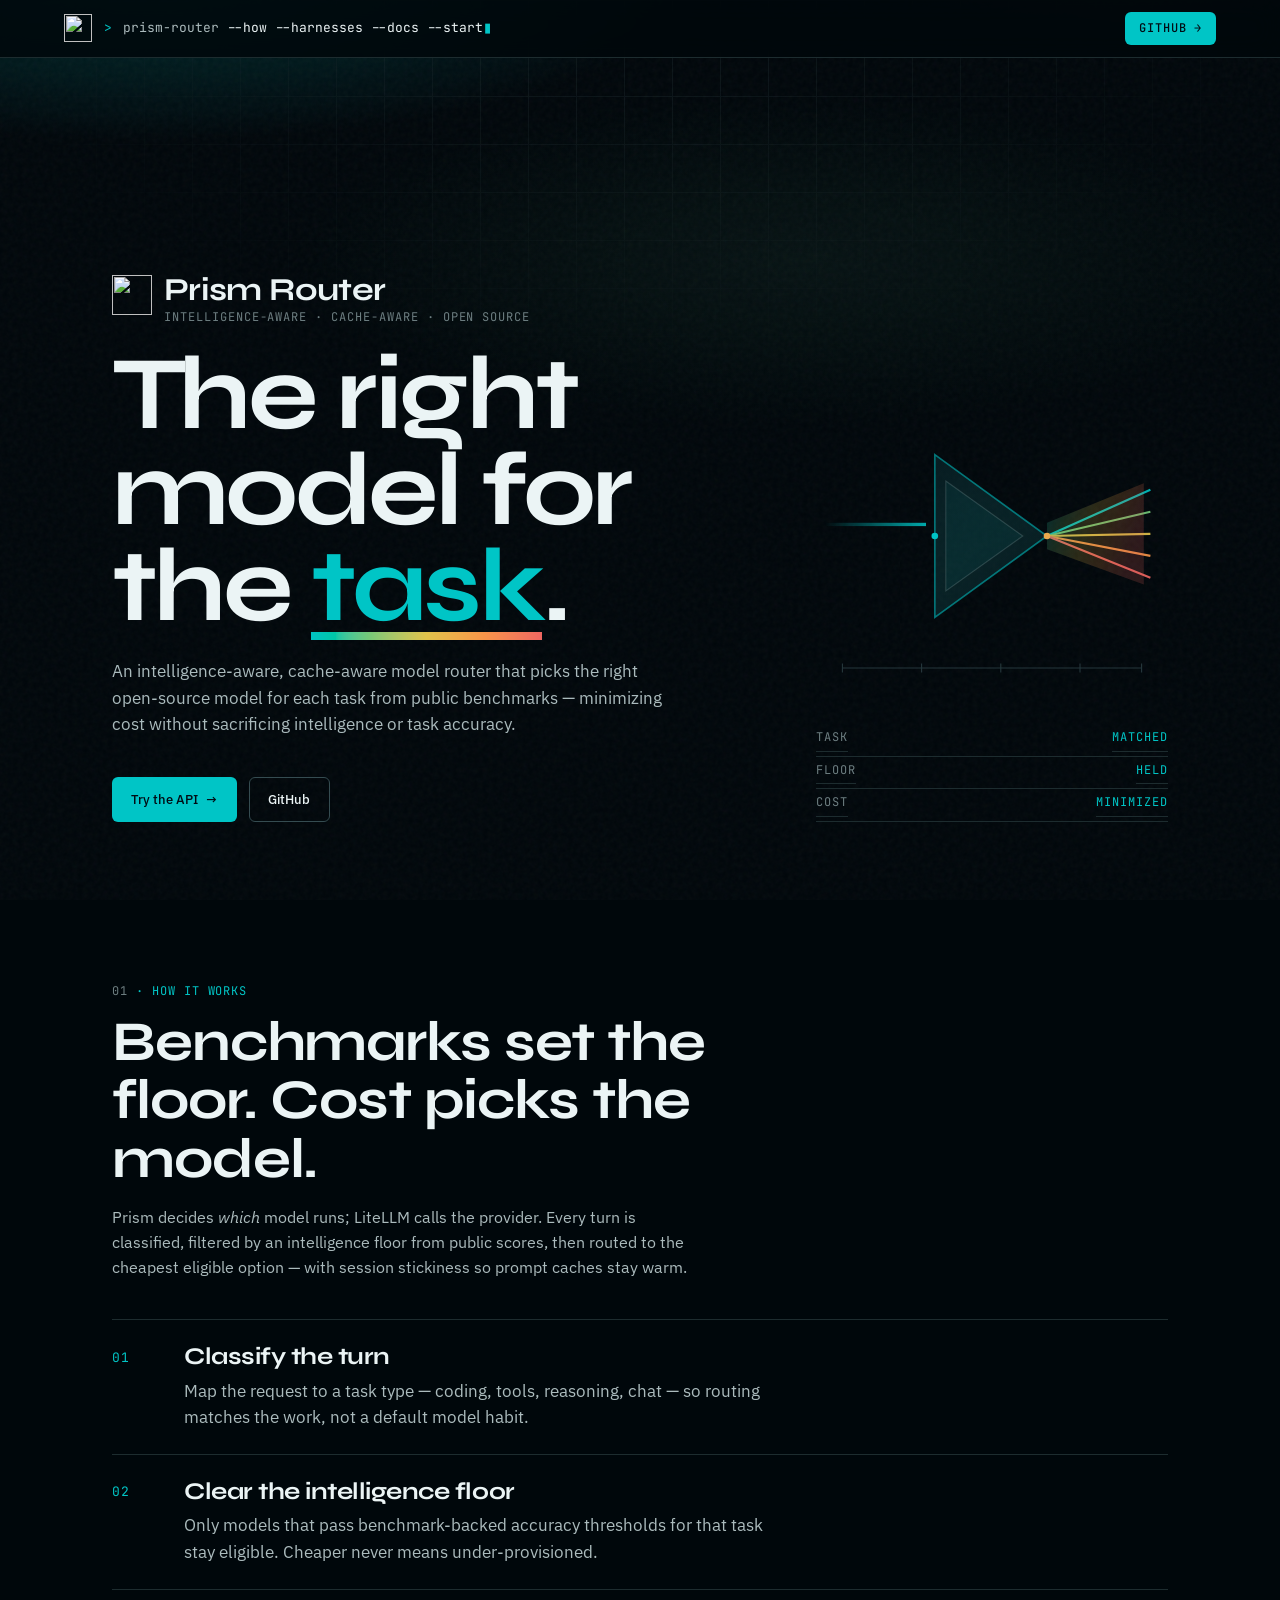
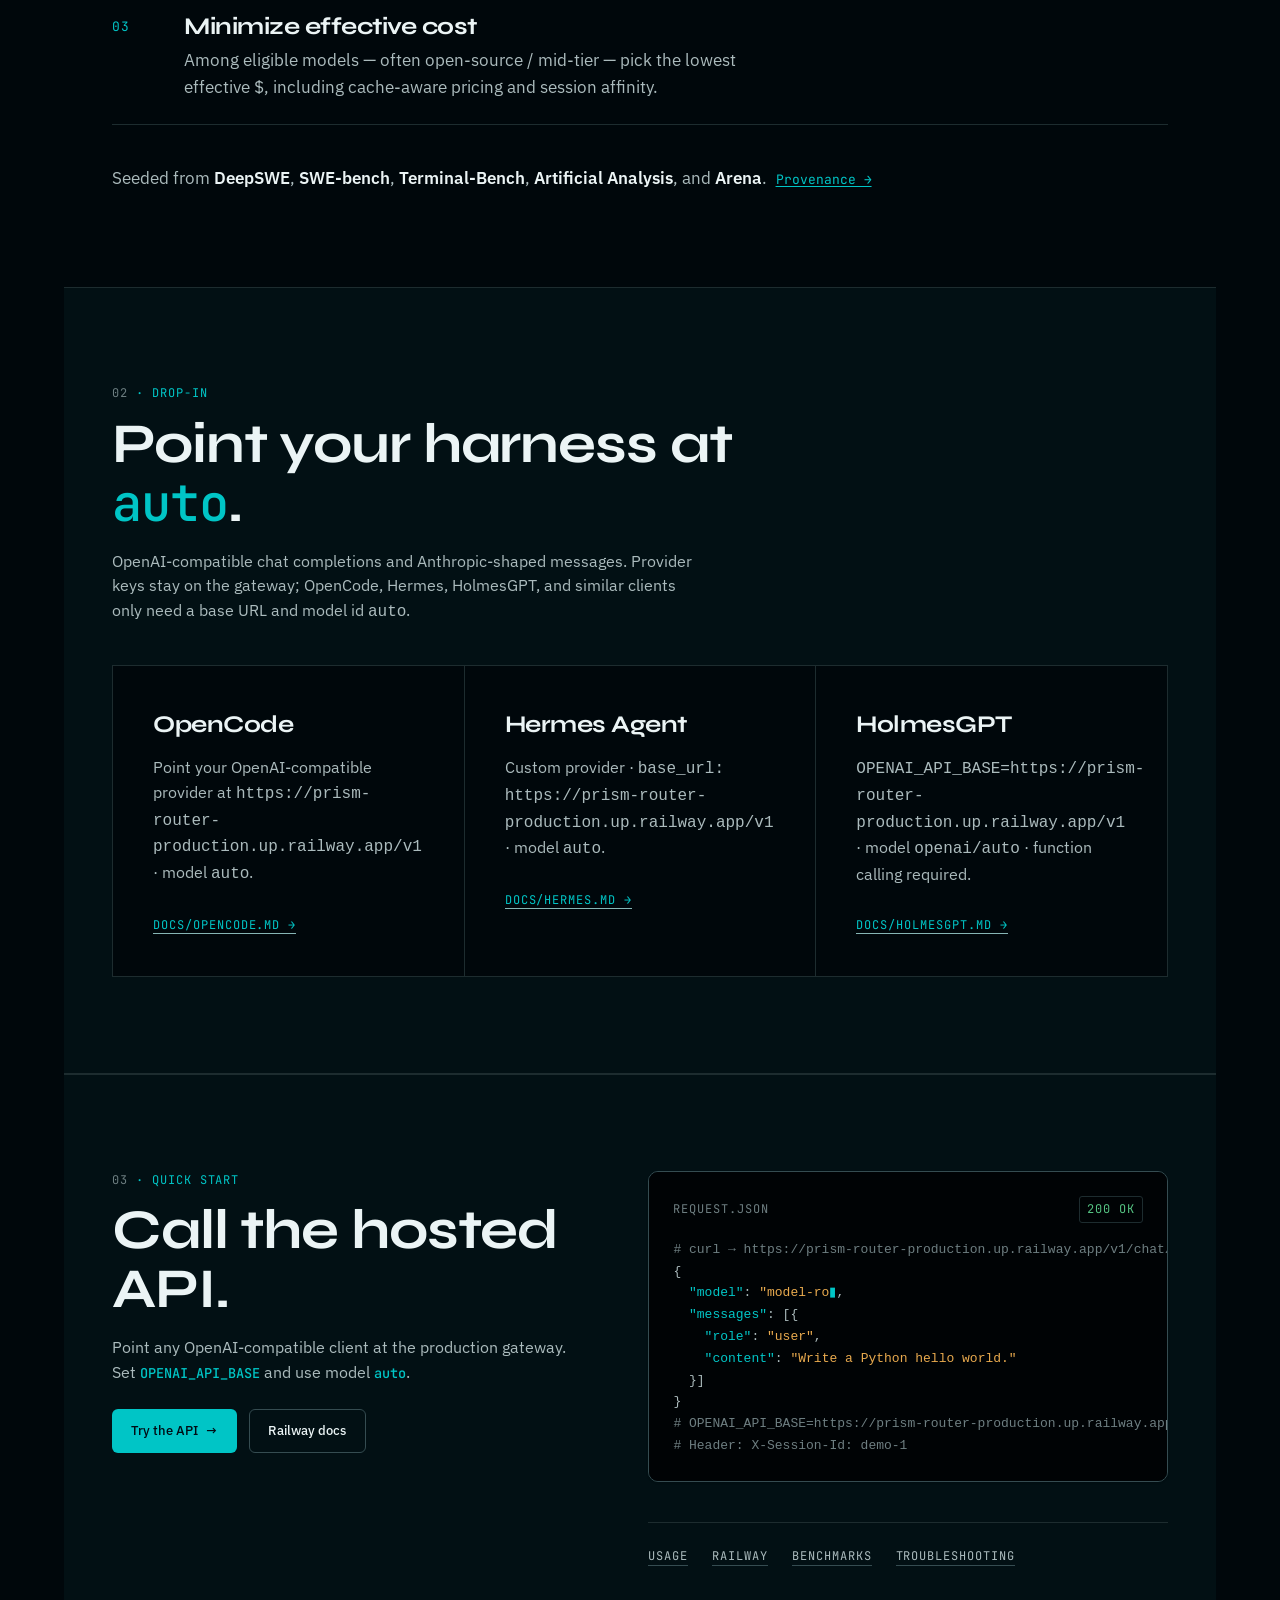
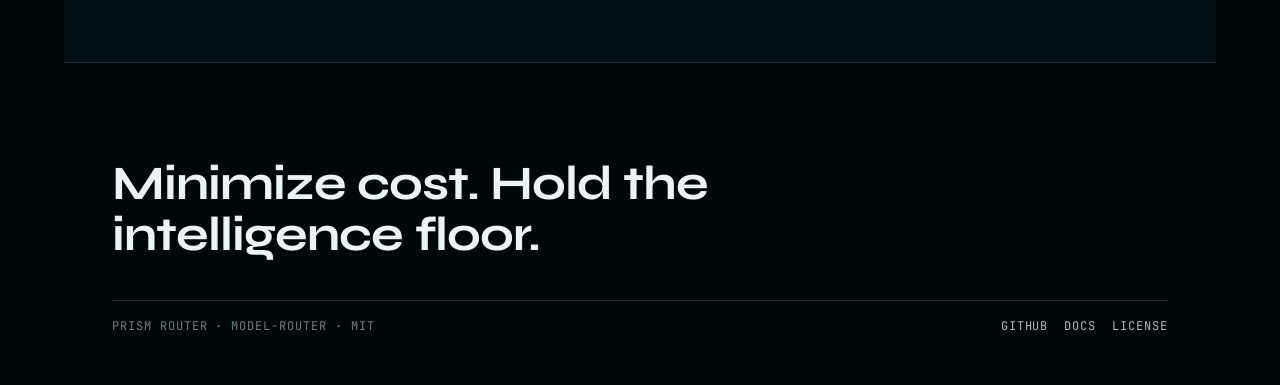
==== website/index.html @ 87a698a7 "Add prism brand mark as favicon, OG image, and nav logo. Reuse the marketing site prism apparatus so" ====
<!DOCTYPE html>
<html lang="en">
<head>
  <meta charset="UTF-8" />
  <meta name="viewport" content="width=device-width, initial-scale=1, viewport-fit=cover" />
  <title>Prism Router — Intelligence-aware, cache-aware model routing</title>
  <meta name="description" content="Intelligence-aware, cache-aware model router that picks the right open-source model for each task from public benchmarks — minimizing cost without sacrificing intelligence or task accuracy." />
  <meta name="theme-color" content="#0a1418" />
  <link rel="icon" href="/favicon.svg" type="image/svg+xml" />
  <link rel="icon" href="/favicon-32.png" type="image/png" sizes="32x32" />
  <link rel="apple-touch-icon" href="/apple-touch-icon.png" sizes="180x180" />
  <meta property="og:title" content="Prism Router" />
  <meta property="og:description" content="Pick the right open-source model for the task. Minimize cost without sacrificing intelligence or accuracy." />
  <meta property="og:type" content="website" />
  <meta property="og:url" content="https://prism-router-ten.vercel.app/" />
  <meta property="og:image" content="https://prism-router-ten.vercel.app/og.png" />
  <meta property="og:image:width" content="1200" />
  <meta property="og:image:height" content="630" />
  <meta property="og:image:alt" content="Prism Router — optical prism dispersing a beam into a spectrum" />
  <meta name="twitter:card" content="summary_large_image" />
  <meta name="twitter:title" content="Prism Router" />
  <meta name="twitter:description" content="Pick the right open-source model for the task. Minimize cost without sacrificing intelligence or accuracy." />
  <meta name="twitter:image" content="https://prism-router-ten.vercel.app/og.png" />
  <link rel="preconnect" href="https://fonts.googleapis.com" />
  <link rel="preconnect" href="https://fonts.gstatic.com" crossorigin />
  <link href="https://fonts.googleapis.com/css2?family=IBM+Plex+Sans:wght@400;500;600&family=JetBrains+Mono:wght@400;500&family=Syne:wght@600;700;800&display=swap" rel="stylesheet" />
  <link rel="stylesheet" href="tokens.css" />
  <link rel="stylesheet" href="styles.css" />
</head>
<body>
  <div class="ambient" aria-hidden="true">
    <div class="ambient__wash"></div>
    <div class="ambient__grid"></div>
    <div class="ambient__grain"></div>
  </div>

  <a class="skip" href="#main">Skip to content</a>

  <div class="page">
    <header class="nav-term">
      <div class="nav-term__inner">
        <div class="nav-term__lead">
          <a class="nav-term__mark" href="#top" aria-label="Prism Router home">
            <img src="/favicon.svg" width="28" height="28" alt="" />
          </a>
          <pre class="nav-term__line" aria-label="Primary"><span class="prompt">&gt;</span> prism-router <a href="#how">--how</a> <a href="#harnesses">--harnesses</a> <a href="docs">--docs</a> <a href="#start">--start</a><span class="caret" aria-hidden="true">▮</span></pre>
        </div>
        <a class="nav-term__cta" href="https://github.com/pavneeta/prism-router">GitHub →</a>
      </div>
    </header>

    <main id="main">
      <section class="hero" id="top" aria-labelledby="hero-h">
        <div class="hero__copy">
          <p class="hero__brand">
            <img class="hero__brand-mark" src="/favicon.svg" width="40" height="40" alt="" />
            <span class="hero__brand-text">
              Prism Router
              <span class="hero__brand-sub">Intelligence-aware · cache-aware · open source</span>
            </span>
          </p>
          <h1 class="hero__display" id="hero-h">
            The right model for the <span class="mark">task</span>.
          </h1>
          <p class="hero__lede">
            An intelligence-aware, cache-aware model router that picks the right open-source model for each task from public benchmarks — minimizing cost without sacrificing intelligence or task accuracy.
          </p>
          <div class="hero__cta">
            <a class="btn btn--primary" href="#start">
              <span>Try the API</span>
              <span aria-hidden="true">→</span>
            </a>
            <a class="btn btn--ghost" href="https://github.com/pavneeta/prism-router">
              GitHub
            </a>
          </div>
        </div>

        <div class="hero__visual" aria-hidden="true">
          <svg class="apparatus" viewBox="0 0 320 320" role="img" aria-label="Optical prism dispersing a beam into a spectrum">
            <defs>
              <linearGradient id="beam-in" x1="0" y1="0" x2="1" y2="0">
                <stop offset="0%" stop-color="oklch(74% 0.14 195 / 0)" />
                <stop offset="100%" stop-color="oklch(74% 0.14 195 / 0.85)" />
              </linearGradient>
              <linearGradient id="fan" x1="0" y1="0" x2="1" y2="0.35">
                <stop offset="0%" stop-color="oklch(72% 0.16 195)" />
                <stop offset="25%" stop-color="oklch(76% 0.14 145)" />
                <stop offset="50%" stop-color="oklch(82% 0.14 95)" />
                <stop offset="75%" stop-color="oklch(76% 0.15 55)" />
                <stop offset="100%" stop-color="oklch(68% 0.17 25)" />
              </linearGradient>
              <linearGradient id="glass" x1="0.2" y1="0" x2="0.8" y2="1">
                <stop offset="0%" stop-color="oklch(28% 0.04 210 / 0.55)" />
                <stop offset="50%" stop-color="oklch(40% 0.06 200 / 0.35)" />
                <stop offset="100%" stop-color="oklch(22% 0.03 220 / 0.6)" />
              </linearGradient>
            </defs>
            <g stroke="oklch(40% 0.03 210)" stroke-width="1" opacity="0.7">
              <line x1="24" y1="280" x2="296" y2="280" />
              <line x1="24" y1="276" x2="24" y2="284" />
              <line x1="96" y1="276" x2="96" y2="284" />
              <line x1="168" y1="276" x2="168" y2="284" />
              <line x1="240" y1="276" x2="240" y2="284" />
              <line x1="296" y1="276" x2="296" y2="284" />
            </g>
            <rect x="8" y="148" width="92" height="3" fill="url(#beam-in)" />
            <polygon points="108,86 210,160 108,234" fill="url(#glass)" stroke="oklch(74% 0.14 195 / 0.55)" stroke-width="1.5" />
            <polygon points="118,110 188,160 118,210" fill="oklch(74% 0.14 195 / 0.06)" stroke="oklch(96% 0.01 210 / 0.15)" stroke-width="1" />
            <g opacity="0.9">
              <path d="M210 160 L304 118" stroke="oklch(72% 0.16 195)" stroke-width="2" />
              <path d="M210 160 L304 138" stroke="oklch(76% 0.14 145)" stroke-width="2" />
              <path d="M210 160 L304 158" stroke="oklch(82% 0.14 95)" stroke-width="2" />
              <path d="M210 160 L304 178" stroke="oklch(76% 0.15 55)" stroke-width="2" />
              <path d="M210 160 L304 198" stroke="oklch(68% 0.17 25)" stroke-width="2" />
            </g>
            <path d="M210 148 L298 112 L298 204 L210 172 Z" fill="url(#fan)" opacity="0.18" />
            <circle cx="108" cy="160" r="3" fill="oklch(74% 0.14 195)" />
            <circle cx="210" cy="160" r="3" fill="oklch(78% 0.13 75)" />
          </svg>
          <div class="apparatus__label">
            <span><span>task</span><span class="val">matched</span></span>
            <span><span>floor</span><span class="val">held</span></span>
            <span><span>cost</span><span class="val">minimized</span></span>
          </div>
        </div>
      </section>

      <section class="section" id="how" aria-labelledby="how-h">
        <header class="section-head reveal">
          <p class="section-eyebrow"><span class="num tnum">01</span> · How it works</p>
          <h2 class="section-h" id="how-h">Benchmarks set the floor. Cost picks the model.</h2>
          <p class="section-lede">
            Prism decides <em>which</em> model runs; LiteLLM calls the provider. Every turn is classified, filtered by an intelligence floor from public scores, then routed to the cheapest eligible option — with session stickiness so prompt caches stay warm.
          </p>
        </header>

        <ol class="how-compact">
          <li class="reveal">
            <span class="how-compact__n tnum">01</span>
            <div>
              <h3 class="how-compact__title">Classify the turn</h3>
              <p class="how-compact__body">Map the request to a task type — coding, tools, reasoning, chat — so routing matches the work, not a default model habit.</p>
            </div>
          </li>
          <li class="reveal">
            <span class="how-compact__n tnum">02</span>
            <div>
              <h3 class="how-compact__title">Clear the intelligence floor</h3>
              <p class="how-compact__body">Only models that pass benchmark-backed accuracy thresholds for that task stay eligible. Cheaper never means under-provisioned.</p>
            </div>
          </li>
          <li class="reveal">
            <span class="how-compact__n tnum">03</span>
            <div>
              <h3 class="how-compact__title">Minimize effective cost</h3>
              <p class="how-compact__body">Among eligible models — often open-source / mid-tier — pick the lowest effective $, including cache-aware pricing and session affinity.</p>
            </div>
          </li>
        </ol>

        <p class="bench-line reveal">
          Seeded from <strong>DeepSWE</strong>, <strong>SWE-bench</strong>, <strong>Terminal-Bench</strong>, <strong>Artificial Analysis</strong>, and <strong>Arena</strong>.
          <a href="docs?doc=BENCHMARKS">Provenance →</a>
        </p>
      </section>

      <section class="section band-dark" id="harnesses" aria-labelledby="harness-h">
        <header class="section-head reveal">
          <p class="section-eyebrow"><span class="num tnum">02</span> · Drop-in</p>
          <h2 class="section-h" id="harness-h">Point your harness at <code class="inline-code">auto</code>.</h2>
          <p class="section-lede">
            OpenAI-compatible chat completions and Anthropic-shaped messages. Provider keys stay on the gateway; OpenCode, Hermes, HolmesGPT, and similar clients only need a base URL and model id <code>auto</code>.
          </p>
        </header>

        <div class="harness-row reveal">
          <article class="harness">
            <h3 class="harness__name">OpenCode</h3>
            <p class="harness__body">
              Point your OpenAI-compatible provider at
              <code>https://prism-router-production.up.railway.app/v1</code>
              · model <code>auto</code>.
            </p>
            <a class="harness__link" href="docs?doc=OPENCODE">docs/OPENCODE.md →</a>
          </article>
          <article class="harness">
            <h3 class="harness__name">Hermes Agent</h3>
            <p class="harness__body">
              Custom provider ·
              <code>base_url: https://prism-router-production.up.railway.app/v1</code>
              · model <code>auto</code>.
            </p>
            <a class="harness__link" href="docs?doc=HERMES">docs/HERMES.md →</a>
          </article>
          <article class="harness">
            <h3 class="harness__name">HolmesGPT</h3>
            <p class="harness__body">
              <code>OPENAI_API_BASE=https://prism-router-production.up.railway.app/v1</code>
              · model <code>openai/auto</code> · function calling required.
            </p>
            <a class="harness__link" href="docs?doc=HOLMESGPT">docs/HOLMESGPT.md →</a>
          </article>
        </div>
      </section>

      <section class="section quick" id="start" aria-labelledby="start-h">
        <div class="quick__grid">
          <header class="section-head section-head--flush reveal">
            <p class="section-eyebrow"><span class="num tnum">03</span> · Quick start</p>
            <h2 class="section-h" id="start-h">Call the hosted API.</h2>
            <p class="section-lede">
              Point any OpenAI-compatible client at the production gateway.
              Set <code class="inline-code">OPENAI_API_BASE</code> and use model <code class="inline-code">auto</code>.
            </p>
            <div class="hero__cta hero__cta--spaced">
              <a class="btn btn--primary" href="docs?doc=USAGE">
                <span>Try the API</span>
                <span aria-hidden="true">→</span>
              </a>
              <a class="btn btn--ghost" href="docs?doc=RAILWAY">
                Railway docs
              </a>
            </div>
          </header>

          <div class="reveal">
            <div class="code-panel" aria-label="Example chat completions request">
              <div class="code-panel__bar">
                <span>request.json</span>
                <span class="code-panel__chip tnum">200 OK</span>
              </div>
              <pre><code><span class="c"># curl → https://prism-router-production.up.railway.app/v1/chat/completions</span>
{
  <span class="k">"model"</span>: <span class="s" id="typed-line">"auto"</span>,
  <span class="k">"messages"</span>: [{
    <span class="k">"role"</span>: <span class="s">"user"</span>,
    <span class="k">"content"</span>: <span class="s">"Write a Python hello world."</span>
  }]
}
<span class="c"># OPENAI_API_BASE=https://prism-router-production.up.railway.app/v1</span>
<span class="c"># Header: X-Session-Id: demo-1</span></code></pre>
            </div>

            <nav class="doc-links" aria-label="Documentation">
              <a href="docs?doc=USAGE">Usage</a>
              <a href="docs?doc=RAILWAY">Railway</a>
              <a href="docs?doc=BENCHMARKS">Benchmarks</a>
              <a href="docs?doc=TROUBLESHOOTING">Troubleshooting</a>
            </nav>
          </div>
        </div>
      </section>
    </main>

    <footer class="foot-stmt">
      <p class="foot-stmt__line">Minimize cost. Hold the intelligence floor.</p>
      <div class="foot-stmt__meta">
        <span>Prism Router · Model-Router · MIT</span>
        <div class="foot-stmt__links">
          <a href="https://github.com/pavneeta/prism-router">GitHub</a>
          <a href="docs">Docs</a>
          <a href="https://github.com/pavneeta/prism-router/blob/main/LICENSE">License</a>
        </div>
      </div>
    </footer>
  </div>

  <script src="script.js"></script>
</body>
</html>
---- website/tokens.css ----
/* Hallmark · pre-emit critique: P5 H5 E5 S5 R4 V5
 * genre: modern-minimal · macrostructure: Narrative Workflow · theme: custom:Prism Spectra
 * axes · paper-band: dark · display-style: grotesk-sans · accent-hue: cool-cyan
 * enrichment: E5 hand-built SVG prism apparatus (refraction)
 * nav: N8 Terminal command · footer: Ft5 Statement
 * audience: agent harness / infra teams · use: GitHub + docs · tone: technical
 */

:root {
  color-scheme: dark;

  /* === Color: Prism Spectra (custom · refraction) ============== */
  --color-paper:        oklch(12% 0.022 220);
  --color-paper-2:      oklch(16% 0.024 218);
  --color-paper-3:      oklch(20% 0.026 216);
  --color-paper-4:      oklch(26% 0.022 214);
  --color-ink:          oklch(96% 0.010 210);
  --color-ink-2:        oklch(78% 0.018 205);
  --color-ink-3:        oklch(58% 0.020 210);
  --color-rule:         oklch(28% 0.020 215);
  --color-rule-strong:  oklch(40% 0.030 210);
  --color-accent:       oklch(74% 0.140 195);
  --color-accent-2:     oklch(78% 0.130 75);
  --color-accent-3:     oklch(70% 0.160 25);
  --color-accent-soft:  oklch(74% 0.050 195);
  --color-accent-ink:   oklch(14% 0.040 220);
  --color-focus:        oklch(82% 0.120 195);
  --color-error:        oklch(70% 0.180 25);
  --color-success:      oklch(74% 0.140 155);
  --color-spectrum-c:   oklch(72% 0.160 195);
  --color-spectrum-g:   oklch(76% 0.140 145);
  --color-spectrum-y:   oklch(82% 0.140 95);
  --color-spectrum-o:   oklch(76% 0.150 55);
  --color-spectrum-r:   oklch(68% 0.170 25);
  --color-glow:         oklch(74% 0.140 195 / 0.28);
  --color-wash:         oklch(74% 0.140 195 / 0.05);

  /* === Typography ============================================== */
  --font-display: "Syne", "Arial Narrow", ui-sans-serif, sans-serif;
  --font-body:    "IBM Plex Sans", "Segoe UI", ui-sans-serif, sans-serif;
  --font-mono:    "JetBrains Mono", ui-monospace, "SFMono-Regular", monospace;

  --text-xs:      0.75rem;
  --text-sm:      0.8125rem;
  --text-base:    1rem;
  --text-md:      1.0625rem;
  --text-lg:      1.25rem;
  --text-xl:      1.5rem;
  --text-2xl:     2rem;
  --text-3xl:     clamp(1.75rem, 3vw + 0.5rem, 2.5rem);
  --text-4xl:     clamp(2.25rem, 4vw + 0.75rem, 3.5rem);
  --text-display: clamp(3rem, 9vw + 0.5rem, 6.5rem);

  --leading-display: 0.92;
  --leading-tight:   1.05;
  --leading-snug:    1.25;
  --leading-body:    1.55;

  --tracking-display: -0.035em;
  --tracking-tight:   -0.02em;
  --tracking-label:   0.08em;

  /* === Spacing (4 pt) ========================================== */
  --space-2xs: 0.25rem;
  --space-xs:  0.5rem;
  --space-sm:  0.75rem;
  --space-md:  1rem;
  --space-lg:  1.5rem;
  --space-xl:  2.5rem;
  --space-2xl: 4rem;
  --space-3xl: 6rem;
  --space-4xl: 9rem;

  /* === Motion ================================================== */
  --ease-out:    cubic-bezier(0.20, 0.80, 0.20, 1.00);
  --ease-in:     cubic-bezier(0.40, 0.00, 1.00, 1.00);
  --ease-in-out: cubic-bezier(0.40, 0.00, 0.20, 1.00);
  --dur-fast:    120ms;
  --dur-base:    220ms;
  --dur-slow:    400ms;
  --dur-reveal:  700ms;
  --dur-spectrum: 320ms;

  /* === Rules / radii =========================================== */
  --rule-hair:   1px;
  --rule-bold:   2px;
  --radius-xs:   3px;
  --radius-sm:   6px;
  --radius-md:   10px;
  --radius-lg:   16px;

  /* === Layout ================================================== */
  --page-gutter: clamp(1rem, 4vw, 3rem);
  --max-width:   72rem;
  --measure:     58ch;
}
---- website/styles.css ----
/* Hallmark · Prism Router landing · Narrative Workflow + Prism Spectra */

html, body {
  overflow-x: clip;
}

*, *::before, *::after {
  box-sizing: border-box;
}

body {
  margin: 0;
  min-height: 100dvh;
  background: var(--color-paper);
  color: var(--color-ink-2);
  font-family: var(--font-body);
  font-size: var(--text-base);
  line-height: var(--leading-body);
  -webkit-font-smoothing: antialiased;
  text-rendering: optimizeLegibility;
}

img, svg {
  display: block;
  max-width: 100%;
}

a {
  color: var(--color-accent);
  text-decoration-thickness: 1px;
  text-underline-offset: 0.18em;
  transition: color var(--dur-fast) var(--ease-out);
}

a:hover {
  color: var(--color-ink);
}

a:focus-visible {
  outline: 2px solid var(--color-focus);
  outline-offset: 3px;
}

.skip {
  position: absolute;
  left: -9999px;
  top: 0;
  z-index: 100;
  padding: var(--space-sm) var(--space-md);
  background: var(--color-accent);
  color: var(--color-accent-ink);
  font-family: var(--font-mono);
  font-size: var(--text-sm);
}

.skip:focus {
  left: var(--page-gutter);
  top: var(--space-sm);
}

.tnum {
  font-variant-numeric: tabular-nums;
}

/* ── Ambient atmosphere ─────────────────────────────────────── */
.ambient {
  position: fixed;
  inset: 0;
  pointer-events: none;
  z-index: 0;
  overflow: hidden;
}

.ambient__wash {
  position: absolute;
  inset: -20% -10% auto;
  height: 70vh;
  background:
    radial-gradient(ellipse 55% 45% at 18% 20%, var(--color-glow), transparent 70%),
    radial-gradient(ellipse 40% 35% at 82% 12%, oklch(78% 0.13 75 / 0.14), transparent 65%),
    radial-gradient(ellipse 50% 40% at 60% 70%, oklch(70% 0.12 155 / 0.08), transparent 70%);
  opacity: 0.9;
}

.ambient__grid {
  position: absolute;
  inset: 0;
  background-image:
    linear-gradient(var(--color-rule) 1px, transparent 1px),
    linear-gradient(90deg, var(--color-rule) 1px, transparent 1px);
  background-size: 48px 48px;
  mask-image: radial-gradient(ellipse 70% 55% at 50% 0%, black 20%, transparent 75%);
  opacity: 0.35;
}

.ambient__grain {
  position: absolute;
  inset: 0;
  opacity: 0.04;
  background-image: url("data:image/svg+xml,%3Csvg viewBox='0 0 200 200' xmlns='http://www.w3.org/2000/svg'%3E%3Cfilter id='n'%3E%3CfeTurbulence type='fractalNoise' baseFrequency='0.9' numOctaves='3' stitchTiles='stitch'/%3E%3C/filter%3E%3Crect width='100%25' height='100%25' filter='url(%23n)'/%3E%3C/svg%3E");
}

.page {
  position: relative;
  z-index: 1;
}

/* ── Nav · N8 Terminal ──────────────────────────────────────── */
.nav-term {
  position: sticky;
  top: 0;
  z-index: 40;
  padding: var(--space-sm) var(--page-gutter);
  border-bottom: var(--rule-hair) solid var(--color-rule);
  background: oklch(12% 0.022 220 / 0.85);
  backdrop-filter: blur(12px);
}

.nav-term__inner {
  max-width: var(--max-width);
  margin-inline: auto;
  display: flex;
  align-items: center;
  justify-content: space-between;
  gap: var(--space-md);
  flex-wrap: wrap;
}

.nav-term__lead {
  display: flex;
  align-items: center;
  gap: var(--space-sm);
  min-width: 0;
  flex: 1 1 auto;
}

.nav-term__mark {
  flex: 0 0 auto;
  display: inline-flex;
  line-height: 0;
  border-radius: var(--radius-sm);
  outline-offset: 3px;
}

.nav-term__mark img {
  display: block;
  width: 1.75rem;
  height: 1.75rem;
}

.nav-term__line {
  margin: 0;
  font-family: var(--font-mono);
  font-size: var(--text-sm);
  color: var(--color-ink-2);
  white-space: nowrap;
  overflow-x: auto;
  max-width: 100%;
}

.nav-term__line .prompt {
  color: var(--color-accent);
  padding-right: 0.4ch;
}

.nav-term__line a {
  color: var(--color-ink);
  text-decoration: none;
  border-bottom: 1px solid transparent;
}

.nav-term__line a:hover {
  border-bottom-color: var(--color-accent);
  color: var(--color-accent);
}

.nav-term__line .caret {
  display: inline-block;
  width: 0.65ch;
  margin-left: 0.15ch;
  color: var(--color-accent);
  animation: blink 1.05s steps(2) infinite;
}

@keyframes blink {
  50% { opacity: 0; }
}

.nav-term__cta {
  display: inline-flex;
  align-items: center;
  gap: var(--space-xs);
  padding: 0.45rem 0.85rem;
  border-radius: var(--radius-sm);
  background: var(--color-accent);
  color: var(--color-accent-ink);
  font-family: var(--font-mono);
  font-size: var(--text-xs);
  font-weight: 500;
  letter-spacing: var(--tracking-label);
  text-transform: uppercase;
  text-decoration: none;
  white-space: nowrap;
  transition: background var(--dur-fast) var(--ease-out), transform var(--dur-fast) var(--ease-out);
}

.nav-term__cta:hover {
  background: var(--color-ink);
  color: var(--color-accent-ink);
}

.nav-term__cta:active {
  transform: translateY(1px);
}

/* ── Hero ───────────────────────────────────────────────────── */
.hero {
  max-width: var(--max-width);
  margin-inline: auto;
  padding: var(--space-3xl) var(--page-gutter) var(--space-2xl);
  display: grid;
  grid-template-columns: minmax(0, 1.15fr) minmax(0, 0.85fr);
  gap: var(--space-2xl);
  align-items: end;
  min-height: min(92vh, 56rem);
}

.hero__brand {
  display: flex;
  align-items: flex-start;
  gap: var(--space-sm);
  font-family: var(--font-display);
  font-size: clamp(1.35rem, 2.5vw + 0.5rem, 2rem);
  font-weight: 700;
  letter-spacing: var(--tracking-tight);
  color: var(--color-ink);
  margin: 0 0 var(--space-lg);
  line-height: var(--leading-tight);
}

.hero__brand-mark {
  flex: 0 0 auto;
  width: 2.5rem;
  height: 2.5rem;
  margin-top: 0.1rem;
}

.hero__brand-text {
  display: block;
  min-width: 0;
}

.hero__brand-sub {
  display: block;
  margin-top: var(--space-2xs);
  font-family: var(--font-mono);
  font-size: var(--text-xs);
  font-weight: 400;
  letter-spacing: var(--tracking-label);
  text-transform: uppercase;
  color: var(--color-ink-3);
}

.hero__display {
  font-family: var(--font-display);
  font-size: var(--text-display);
  font-weight: 700;
  font-style: normal;
  line-height: var(--leading-display);
  letter-spacing: var(--tracking-display);
  color: var(--color-ink);
  margin: 0 0 var(--space-lg);
  max-width: 12ch;
  overflow-wrap: anywhere;
  min-width: 0;
}

.hero__display .mark {
  color: var(--color-accent);
  position: relative;
}

.hero__display .mark::after {
  content: "";
  position: absolute;
  left: 0;
  right: 0;
  bottom: 0.08em;
  height: 0.08em;
  background: linear-gradient(
    90deg,
    var(--color-spectrum-c),
    var(--color-spectrum-g),
    var(--color-spectrum-y),
    var(--color-spectrum-o),
    var(--color-spectrum-r)
  );
  transform: scaleX(0);
  transform-origin: left;
  animation: underline-in var(--dur-spectrum) var(--ease-out) 0.45s forwards;
}

@keyframes underline-in {
  to { transform: scaleX(1); }
}

.hero__lede {
  margin: 0 0 var(--space-xl);
  max-width: var(--measure);
  font-size: var(--text-md);
  color: var(--color-ink-2);
}

.hero__cta {
  display: flex;
  flex-wrap: wrap;
  gap: var(--space-sm);
  align-items: center;
}

.btn {
  display: inline-flex;
  align-items: center;
  gap: var(--space-xs);
  padding: 0.7rem 1.15rem;
  border-radius: var(--radius-sm);
  font-family: var(--font-body);
  font-size: var(--text-sm);
  font-weight: 500;
  text-decoration: none;
  border: var(--rule-hair) solid transparent;
  transition:
    background var(--dur-fast) var(--ease-out),
    color var(--dur-fast) var(--ease-out),
    border-color var(--dur-fast) var(--ease-out),
    transform var(--dur-fast) var(--ease-out);
  white-space: nowrap;
}

.btn:active {
  transform: translateY(1px);
}

.btn--primary {
  background: var(--color-accent);
  color: var(--color-accent-ink);
}

.btn--primary:hover {
  background: var(--color-ink);
  color: var(--color-accent-ink);
}

.btn--ghost {
  background: transparent;
  color: var(--color-ink);
  border-color: var(--color-rule-strong);
}

.btn--ghost:hover {
  border-color: var(--color-accent);
  color: var(--color-accent);
}

.hero__visual {
  justify-self: end;
  width: min(100%, 22rem);
  opacity: 0;
  transform: translateY(12px);
  animation: apparatus-in var(--dur-spectrum) var(--ease-out) 0.15s forwards;
}

@keyframes apparatus-in {
  to {
    opacity: 1;
    transform: translateY(0);
  }
}

.apparatus {
  width: 100%;
  aspect-ratio: 1;
}

.apparatus__label {
  margin-top: var(--space-md);
  font-family: var(--font-mono);
  font-size: var(--text-xs);
  letter-spacing: var(--tracking-label);
  text-transform: uppercase;
  color: var(--color-ink-3);
  display: grid;
  gap: var(--space-2xs);
}

.apparatus__label span {
  display: flex;
  justify-content: space-between;
  gap: var(--space-md);
  border-bottom: var(--rule-hair) solid var(--color-rule);
  padding-bottom: var(--space-2xs);
}

.apparatus__label .val {
  color: var(--color-accent);
}

/* ── Section chrome ─────────────────────────────────────────── */
.section {
  max-width: var(--max-width);
  margin-inline: auto;
  padding: var(--space-3xl) var(--page-gutter);
}

.section-head {
  margin-bottom: var(--space-xl);
  max-width: 40rem;
}

.section-eyebrow {
  margin: 0 0 var(--space-sm);
  font-family: var(--font-mono);
  font-size: var(--text-xs);
  letter-spacing: var(--tracking-label);
  text-transform: uppercase;
  color: var(--color-accent);
}

.section-eyebrow .num {
  color: var(--color-ink-3);
}

.section-h {
  margin: 0;
  font-family: var(--font-display);
  font-size: var(--text-4xl);
  font-weight: 700;
  font-style: normal;
  line-height: var(--leading-tight);
  letter-spacing: var(--tracking-tight);
  color: var(--color-ink);
  overflow-wrap: anywhere;
  min-width: 0;
}

.section-lede {
  margin: var(--space-md) 0 0;
  max-width: var(--measure);
  color: var(--color-ink-2);
}

.section-lede--after {
  margin-top: var(--space-xl);
}

.section-head--flush {
  margin-bottom: 0;
}

.hero__cta--spaced {
  margin-top: var(--space-lg);
}

/* Reveal */
.reveal {
  opacity: 0;
  transform: translateY(14px);
  transition:
    opacity var(--dur-reveal) var(--ease-out),
    transform var(--dur-reveal) var(--ease-out);
}

.reveal.is-in {
  opacity: 1;
  transform: translateY(0);
}

/* ── Compact how (value + mechanism balance) ─────────────────── */
.how-compact {
  list-style: none;
  margin: 0;
  padding: 0;
  display: grid;
  gap: 0;
}

.how-compact > li {
  display: grid;
  grid-template-columns: 3.5rem minmax(0, 1fr);
  gap: var(--space-md);
  padding: var(--space-lg) 0;
  border-top: var(--rule-hair) solid var(--color-rule);
}

.how-compact > li:last-child {
  border-bottom: var(--rule-hair) solid var(--color-rule);
}

.how-compact__n {
  font-family: var(--font-mono);
  font-size: var(--text-sm);
  letter-spacing: var(--tracking-label);
  color: var(--color-accent);
  padding-top: 0.2rem;
}

.how-compact__title {
  margin: 0 0 var(--space-xs);
  font-family: var(--font-display);
  font-size: var(--text-xl);
  font-weight: 700;
  letter-spacing: var(--tracking-tight);
  color: var(--color-ink);
  line-height: var(--leading-tight);
}

.how-compact__body {
  margin: 0;
  max-width: var(--measure);
  color: var(--color-ink-2);
  font-size: var(--text-md);
}

.bench-line {
  margin: var(--space-xl) 0 0;
  max-width: 48rem;
  font-size: var(--text-md);
  color: var(--color-ink-2);
  line-height: var(--leading-body);
}

.bench-line strong {
  color: var(--color-ink);
  font-weight: 600;
}

.bench-line a {
  margin-left: 0.35em;
  font-family: var(--font-mono);
  font-size: var(--text-sm);
  white-space: nowrap;
}

.inline-code {
  font-family: var(--font-mono);
  font-size: 0.85em;
  color: var(--color-accent);
  font-weight: 500;
}

.section-h .inline-code {
  font-size: 0.9em;
}

/* ── How it works · F4 steps ────────────────────────────────── */
.steps {
  list-style: none;
  margin: 0;
  padding: 0;
  display: grid;
  gap: 0;
}

.step {
  display: grid;
  grid-template-columns: 5.5rem minmax(0, 1fr);
  gap: var(--space-lg);
  padding: var(--space-xl) 0;
  border-top: var(--rule-bold) solid var(--color-rule-strong);
}

.step:last-child {
  border-bottom: var(--rule-bold) solid var(--color-rule-strong);
}

.step__stage {
  font-family: var(--font-mono);
  font-size: var(--text-sm);
  letter-spacing: var(--tracking-label);
  text-transform: uppercase;
  color: var(--color-accent);
  padding-top: 0.35rem;
}

.step__title {
  margin: 0 0 var(--space-sm);
  font-family: var(--font-display);
  font-size: var(--text-2xl);
  font-weight: 700;
  font-style: normal;
  letter-spacing: var(--tracking-tight);
  color: var(--color-ink);
  line-height: var(--leading-tight);
}

.step__body {
  margin: 0;
  max-width: var(--measure);
  color: var(--color-ink-2);
}

.step__meta {
  margin-top: var(--space-md);
  font-family: var(--font-mono);
  font-size: var(--text-xs);
  letter-spacing: var(--tracking-label);
  text-transform: uppercase;
  color: var(--color-ink-3);
}

/* ── Benchmarks band ────────────────────────────────────────── */
.band-dark {
  background: var(--color-paper-2);
  border-block: var(--rule-hair) solid var(--color-rule);
}

.bench-grid {
  display: grid;
  grid-template-columns: repeat(auto-fit, minmax(min(100%, 12rem), 1fr));
  gap: var(--rule-hair);
  border: var(--rule-hair) solid var(--color-rule);
  background: var(--color-rule);
}

.bench-cell {
  background: var(--color-paper-2);
  padding: var(--space-lg);
  min-width: 0;
}

.bench-cell__src {
  margin: 0 0 var(--space-xs);
  font-family: var(--font-mono);
  font-size: var(--text-xs);
  letter-spacing: var(--tracking-label);
  text-transform: uppercase;
  color: var(--color-accent);
}

.bench-cell__name {
  margin: 0 0 var(--space-sm);
  font-family: var(--font-display);
  font-size: var(--text-lg);
  font-weight: 600;
  font-style: normal;
  color: var(--color-ink);
  letter-spacing: var(--tracking-tight);
}

.bench-cell__map {
  margin: 0;
  font-size: var(--text-sm);
  color: var(--color-ink-3);
}

/* ── Cache ──────────────────────────────────────────────────── */
.cache-split {
  display: grid;
  grid-template-columns: minmax(0, 1fr) minmax(0, 1fr);
  gap: var(--space-2xl);
  align-items: start;
}

.cache-points {
  list-style: none;
  margin: 0;
  padding: 0;
  display: grid;
  gap: var(--space-lg);
}

.cache-points li {
  padding-left: var(--space-lg);
  border-left: 2px solid var(--color-accent);
}

.cache-points strong {
  display: block;
  font-family: var(--font-display);
  font-weight: 600;
  font-style: normal;
  color: var(--color-ink);
  margin-bottom: var(--space-2xs);
}

.cache-points p {
  margin: 0;
  font-size: var(--text-sm);
  color: var(--color-ink-2);
}

.code-panel {
  background: oklch(9% 0.018 220);
  border: var(--rule-hair) solid var(--color-rule-strong);
  border-radius: var(--radius-md);
  padding: var(--space-lg);
  overflow: auto;
  box-shadow: 0 1px 2px oklch(0% 0 0 / 0.2);
}

.code-panel__bar {
  display: flex;
  justify-content: space-between;
  align-items: center;
  margin-bottom: var(--space-md);
  font-family: var(--font-mono);
  font-size: var(--text-xs);
  letter-spacing: var(--tracking-label);
  text-transform: uppercase;
  color: var(--color-ink-3);
}

.code-panel__chip {
  color: var(--color-success);
  border: var(--rule-hair) solid var(--color-rule);
  padding: 0.2rem 0.45rem;
  border-radius: var(--radius-xs);
}

.code-panel pre {
  margin: 0;
  font-family: var(--font-mono);
  font-size: var(--text-sm);
  line-height: 1.6;
  color: var(--color-ink-2);
  white-space: pre;
}

.code-panel .k { color: var(--color-accent); }
.code-panel .s { color: var(--color-accent-2); }
.code-panel .c { color: var(--color-ink-3); }
.code-panel .typed::after {
  content: "▮";
  color: var(--color-accent);
  animation: blink 1.05s steps(2) infinite;
}

.code-panel .typed.is-done::after {
  display: none;
}

/* ── Harnesses ──────────────────────────────────────────────── */
.harness-row {
  display: grid;
  grid-template-columns: repeat(auto-fit, minmax(min(100%, 14rem), 1fr));
  gap: var(--rule-hair);
  border: var(--rule-hair) solid var(--color-rule);
  background: var(--color-rule);
}

.harness {
  background: var(--color-paper);
  padding: var(--space-xl);
  min-width: 0;
}

.harness__name {
  margin: 0 0 var(--space-sm);
  font-family: var(--font-display);
  font-size: var(--text-xl);
  font-weight: 700;
  font-style: normal;
  color: var(--color-ink);
  letter-spacing: var(--tracking-tight);
}

.harness__body {
  margin: 0 0 var(--space-lg);
  color: var(--color-ink-2);
  max-width: 40ch;
}

.harness__link {
  font-family: var(--font-mono);
  font-size: var(--text-xs);
  letter-spacing: var(--tracking-label);
  text-transform: uppercase;
  text-decoration: none;
  color: var(--color-accent);
  border-bottom: 1px solid var(--color-accent-soft);
}

.harness__link:hover {
  color: var(--color-ink);
  border-bottom-color: var(--color-ink);
}

/* ── Quick start ────────────────────────────────────────────── */
.quick {
  background: var(--color-paper-2);
  border-block: var(--rule-hair) solid var(--color-rule);
}

.quick__grid {
  display: grid;
  grid-template-columns: minmax(0, 1fr) minmax(0, 1.1fr);
  gap: var(--space-2xl);
  align-items: start;
}

.quick__list {
  margin: 0;
  padding: 0;
  list-style: none;
  display: grid;
  gap: var(--space-md);
}

.quick__list li {
  display: grid;
  grid-template-columns: 2rem minmax(0, 1fr);
  gap: var(--space-sm);
  align-items: start;
}

.quick__list .n {
  font-family: var(--font-mono);
  font-size: var(--text-xs);
  color: var(--color-accent);
  letter-spacing: var(--tracking-label);
  padding-top: 0.2rem;
}

.quick__list p {
  margin: 0;
  color: var(--color-ink-2);
  font-size: var(--text-sm);
}

.quick__list code {
  font-family: var(--font-mono);
  font-size: 0.92em;
  color: var(--color-ink);
}

.doc-links {
  display: flex;
  flex-wrap: wrap;
  gap: var(--space-sm) var(--space-lg);
  margin-top: var(--space-xl);
  padding-top: var(--space-lg);
  border-top: var(--rule-hair) solid var(--color-rule);
}

.doc-links a {
  font-family: var(--font-mono);
  font-size: var(--text-xs);
  letter-spacing: var(--tracking-label);
  text-transform: uppercase;
  text-decoration: none;
  color: var(--color-ink-2);
  border-bottom: 1px solid var(--color-rule-strong);
}

.doc-links a:hover {
  color: var(--color-accent);
  border-bottom-color: var(--color-accent);
}

/* ── Footer · Ft5 ───────────────────────────────────────────── */
.foot-stmt {
  max-width: var(--max-width);
  margin-inline: auto;
  padding: var(--space-3xl) var(--page-gutter) var(--space-2xl);
}

.foot-stmt__line {
  margin: 0;
  font-family: var(--font-display);
  font-size: clamp(1.75rem, 4.5vw, 3rem);
  font-weight: 700;
  font-style: normal;
  line-height: 1.05;
  letter-spacing: var(--tracking-tight);
  color: var(--color-ink);
  max-width: 18ch;
}

.foot-stmt__meta {
  display: flex;
  flex-wrap: wrap;
  justify-content: space-between;
  align-items: baseline;
  gap: var(--space-md);
  margin-top: var(--space-xl);
  padding-block-start: var(--space-md);
  border-top: var(--rule-hair) solid var(--color-rule);
  font-family: var(--font-mono);
  font-size: var(--text-xs);
  letter-spacing: var(--tracking-label);
  text-transform: uppercase;
  color: var(--color-ink-3);
}

.foot-stmt__meta a {
  color: var(--color-ink-2);
  text-decoration: none;
}

.foot-stmt__meta a:hover {
  color: var(--color-accent);
}

.foot-stmt__links {
  display: flex;
  flex-wrap: wrap;
  gap: var(--space-md);
}

/* ── Docs (GitHub docs/ mirror) ─────────────────────────────── */
.docs-page .foot-stmt {
  margin-top: 0;
}

.docs-shell {
  display: grid;
  grid-template-columns: minmax(11rem, 15rem) minmax(0, 1fr);
  gap: var(--space-xl);
  max-width: var(--max-width);
  margin: 0 auto;
  padding: var(--space-xl) var(--page-gutter) var(--space-2xl);
  min-height: 70dvh;
}

.docs-nav {
  position: sticky;
  top: 4.5rem;
  align-self: start;
  max-height: calc(100dvh - 5.5rem);
  overflow: auto;
  padding-right: var(--space-sm);
}

.docs-nav__label {
  margin: 0 0 var(--space-2xs);
  font-family: var(--font-mono);
  font-size: var(--text-xs);
  letter-spacing: var(--tracking-label);
  text-transform: uppercase;
  color: var(--color-accent);
}

.docs-nav__hint {
  margin: 0 0 var(--space-md);
  font-size: var(--text-xs);
  color: var(--color-ink-3);
}

.docs-nav__hint code {
  font-family: var(--font-mono);
  font-size: 0.95em;
  color: var(--color-ink-2);
}

.docs-nav__list {
  display: flex;
  flex-direction: column;
  gap: 2px;
}

.docs-nav__list a {
  display: block;
  padding: 0.4rem 0.55rem;
  border-radius: var(--radius-xs);
  color: var(--color-ink-2);
  text-decoration: none;
  font-size: var(--text-sm);
  border-left: 2px solid transparent;
}

.docs-nav__list a:hover {
  color: var(--color-ink);
  background: var(--color-wash);
}

.docs-nav__list a[aria-current="page"] {
  color: var(--color-ink);
  border-left-color: var(--color-accent);
  background: oklch(74% 0.140 195 / 0.08);
}

.docs-main {
  min-width: 0;
}

.docs-toolbar {
  display: flex;
  flex-wrap: wrap;
  align-items: center;
  justify-content: space-between;
  gap: var(--space-sm);
  margin-bottom: var(--space-lg);
  padding-bottom: var(--space-sm);
  border-bottom: var(--rule-hair) solid var(--color-rule);
}

.docs-toolbar__path {
  margin: 0;
  font-family: var(--font-mono);
  font-size: var(--text-sm);
  color: var(--color-ink-2);
}

.docs-toolbar__path .prompt {
  color: var(--color-accent);
  margin-right: 0.35rem;
}

.docs-toolbar__actions {
  display: flex;
  gap: var(--space-sm);
  align-items: center;
}

.docs-toolbar__link,
.docs-toolbar__btn {
  font-family: var(--font-mono);
  font-size: var(--text-xs);
  letter-spacing: var(--tracking-label);
  text-transform: uppercase;
  color: var(--color-ink-2);
  text-decoration: none;
  background: transparent;
  border: var(--rule-hair) solid var(--color-rule);
  border-radius: var(--radius-xs);
  padding: 0.35rem 0.65rem;
  cursor: pointer;
}

.docs-toolbar__link:hover,
.docs-toolbar__btn:hover {
  color: var(--color-accent);
  border-color: var(--color-rule-strong);
}

.docs-article {
  max-width: 68ch;
  color: var(--color-ink-2);
  font-size: var(--text-md);
  line-height: var(--leading-body);
}

.docs-article > :first-child {
  margin-top: 0;
}

.docs-article h1,
.docs-article h2,
.docs-article h3,
.docs-article h4 {
  font-family: var(--font-display);
  color: var(--color-ink);
  letter-spacing: var(--tracking-tight);
  line-height: var(--leading-snug);
  scroll-margin-top: 5rem;
}

.docs-article h1 {
  font-size: var(--text-3xl);
  margin: 0 0 var(--space-lg);
}

.docs-article h2 {
  font-size: var(--text-xl);
  margin: var(--space-2xl) 0 var(--space-md);
  padding-top: var(--space-sm);
  border-top: var(--rule-hair) solid var(--color-rule);
}

.docs-article h3 {
  font-size: var(--text-lg);
  margin: var(--space-xl) 0 var(--space-sm);
}

.docs-article p,
.docs-article ul,
.docs-article ol {
  margin: 0 0 var(--space-md);
}

.docs-article li + li {
  margin-top: 0.35rem;
}

.docs-article code {
  font-family: var(--font-mono);
  font-size: 0.88em;
  color: var(--color-accent-soft);
  background: oklch(20% 0.026 216 / 0.9);
  padding: 0.1em 0.35em;
  border-radius: var(--radius-xs);
}

.docs-article pre.docs-code,
.docs-article pre {
  margin: 0 0 var(--space-lg);
  padding: var(--space-md);
  overflow-x: auto;
  background: oklch(10% 0.02 220);
  border: var(--rule-hair) solid var(--color-rule);
  border-radius: var(--radius-sm);
  font-family: var(--font-mono);
  font-size: var(--text-sm);
  line-height: 1.45;
}

.docs-article pre code {
  background: none;
  padding: 0;
  color: var(--color-ink-2);
  font-size: inherit;
}

.docs-article table {
  width: 100%;
  border-collapse: collapse;
  margin: 0 0 var(--space-lg);
  font-size: var(--text-sm);
  overflow-x: auto;
  display: block;
}

.docs-article th,
.docs-article td {
  border: var(--rule-hair) solid var(--color-rule);
  padding: 0.5rem 0.65rem;
  text-align: left;
  vertical-align: top;
}

.docs-article th {
  background: var(--color-paper-2);
  color: var(--color-ink);
  font-weight: 600;
}

.docs-article blockquote {
  margin: 0 0 var(--space-lg);
  padding: var(--space-sm) var(--space-md);
  border-left: 2px solid var(--color-accent);
  color: var(--color-ink-3);
  background: var(--color-wash);
}

.docs-article hr {
  border: 0;
  border-top: var(--rule-hair) solid var(--color-rule);
  margin: var(--space-xl) 0;
}

.docs-article strong {
  color: var(--color-ink);
  font-weight: 600;
}

.docs-loading,
.docs-error {
  color: var(--color-ink-3);
  font-family: var(--font-mono);
  font-size: var(--text-sm);
}

.docs-error h1 {
  font-size: var(--text-xl);
}

@media (max-width: 768px) {
  .docs-shell {
    grid-template-columns: minmax(0, 1fr);
    padding-top: var(--space-lg);
  }

  .docs-nav {
    position: static;
    max-height: none;
    overflow: visible;
    padding-bottom: var(--space-md);
    border-bottom: var(--rule-hair) solid var(--color-rule);
  }

  .docs-nav__list {
    flex-direction: row;
    flex-wrap: wrap;
    gap: var(--space-2xs);
  }

  .docs-nav__list a {
    border-left: 0;
    border-bottom: 2px solid transparent;
  }

  .docs-nav__list a[aria-current="page"] {
    border-left: 0;
    border-bottom-color: var(--color-accent);
  }
}

/* ── Mobile ─────────────────────────────────────────────────── */
@media (max-width: 768px) {
  .hero {
    grid-template-columns: minmax(0, 1fr);
    min-height: auto;
    padding-top: var(--space-2xl);
    gap: var(--space-xl);
  }

  .hero__visual {
    justify-self: start;
    width: min(100%, 18rem);
    order: -1;
  }

  .hero__display {
    max-width: none;
  }

  .step {
    grid-template-columns: minmax(0, 1fr);
    gap: var(--space-sm);
  }

  .cache-split,
  .quick__grid,
  .harness-row {
    grid-template-columns: minmax(0, 1fr);
  }

  .section {
    padding-block: var(--space-2xl);
  }

  .nav-term__cta {
    width: 100%;
    justify-content: center;
  }
}

@media (max-width: 414px) {
  .btn {
    width: 100%;
    justify-content: center;
  }

  .hero__cta {
    flex-direction: column;
    align-items: stretch;
  }
}

@media (prefers-reduced-motion: reduce) {
  .nav-term__line .caret,
  .code-panel .typed::after {
    animation: none;
    opacity: 1;
  }

  .hero__display .mark::after,
  .hero__visual {
    animation: none;
    transform: none;
    opacity: 1;
  }

  .hero__display .mark::after {
    transform: scaleX(1);
  }

  .reveal {
    opacity: 1;
    transform: none;
    transition: none;
  }
}
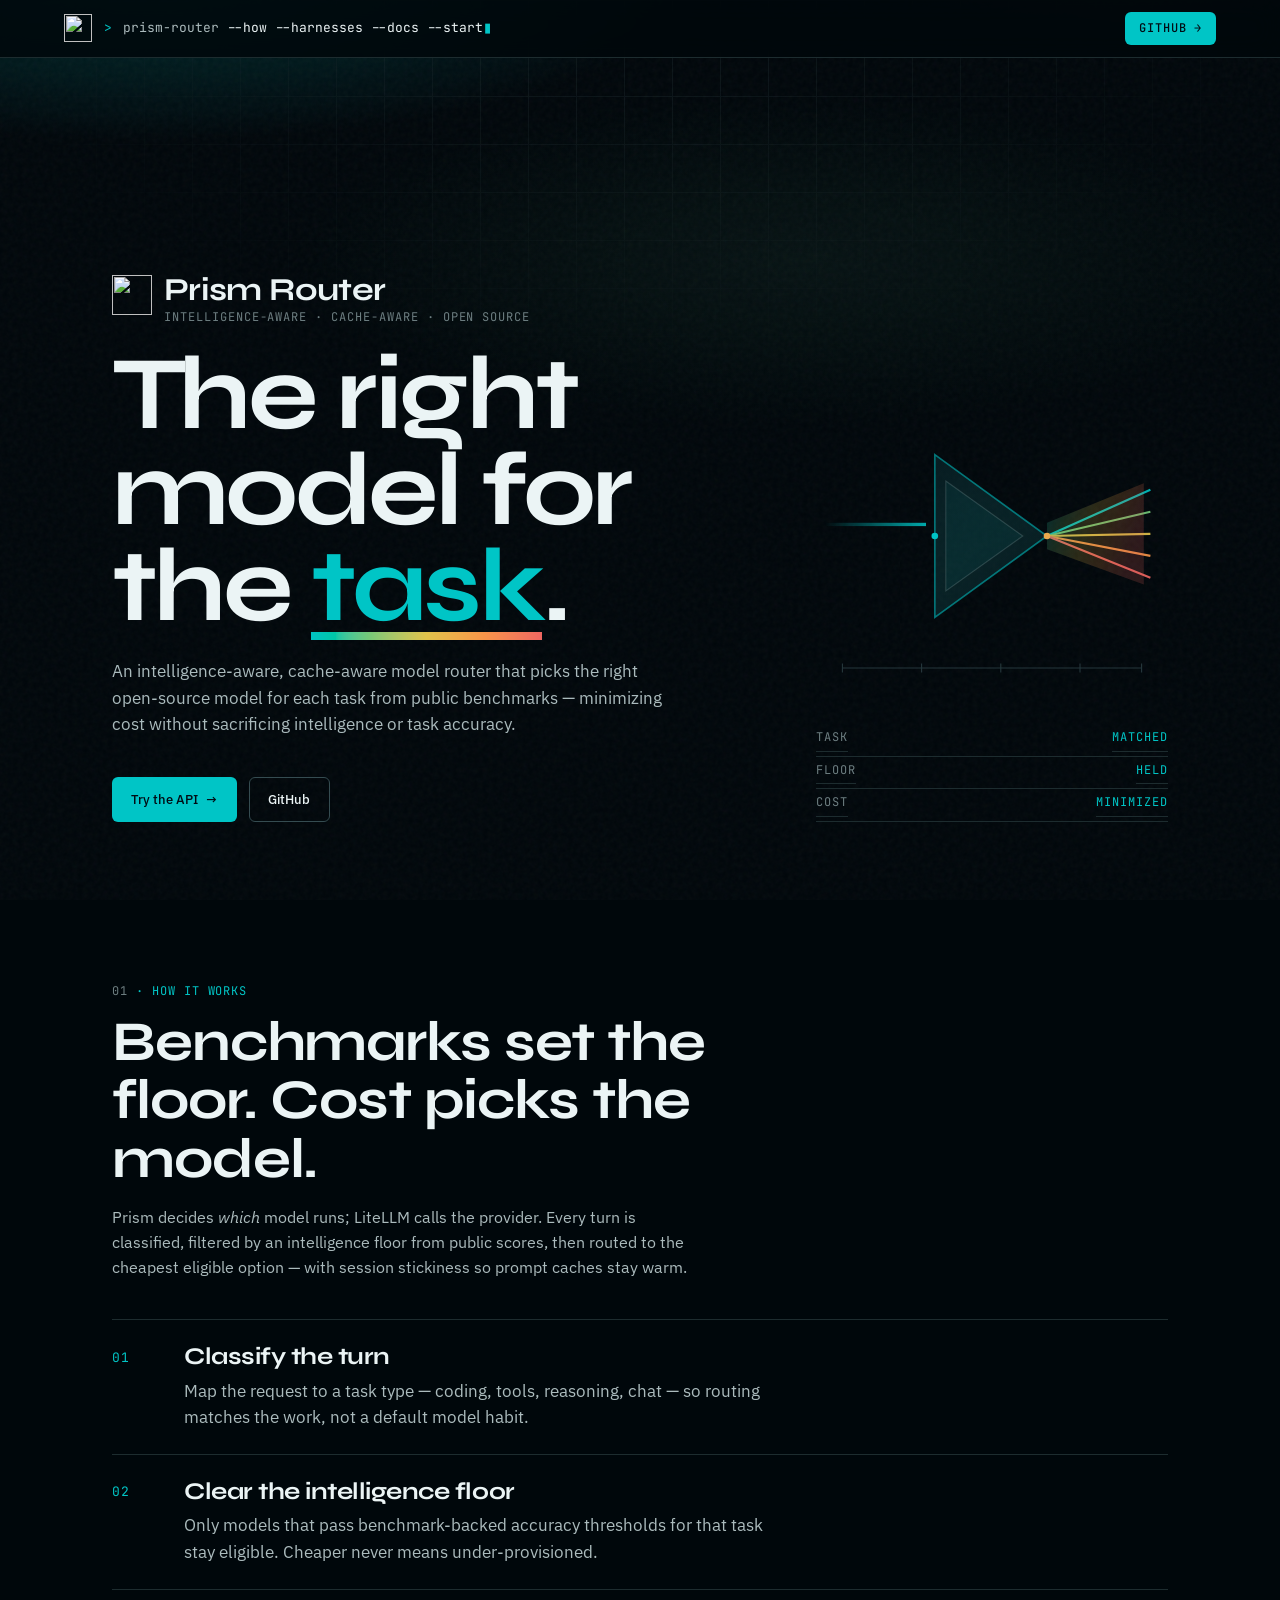
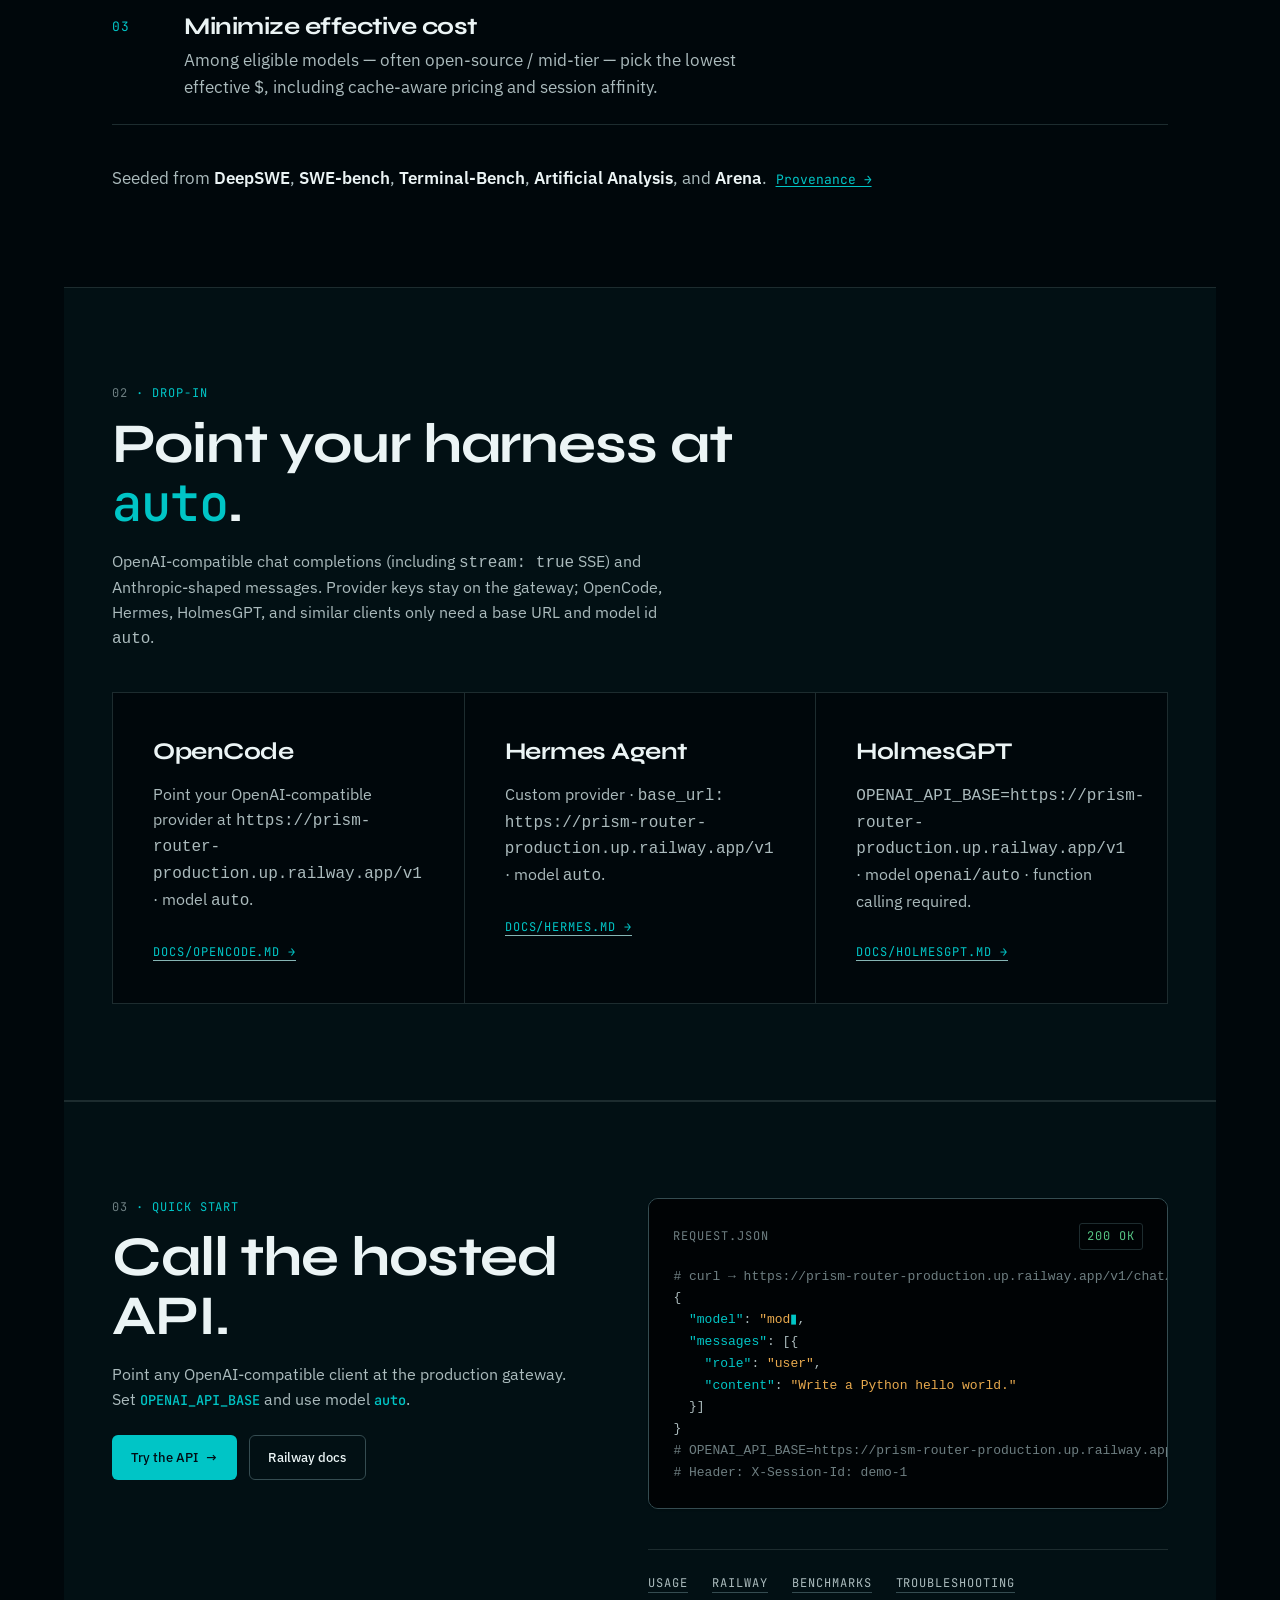
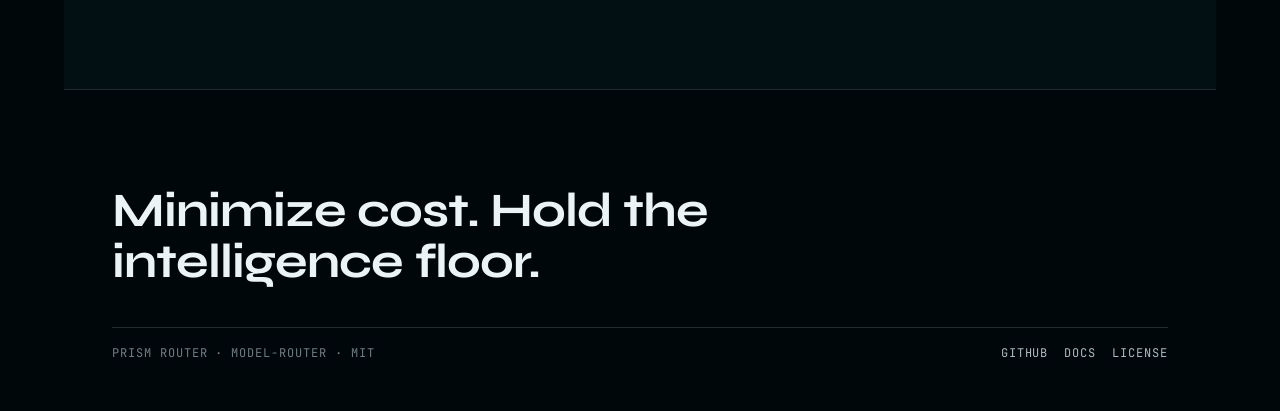
==== commit 9be55b56: "Document OpenAI-compatible streaming across docs and OpenCode. Streaming already works on /v1/chat/c" ====
--- a/website/index.html
+++ b/website/index.html
@@ -170,7 +170,7 @@
           <p class="section-eyebrow"><span class="num tnum">02</span> · Drop-in</p>
           <h2 class="section-h" id="harness-h">Point your harness at <code class="inline-code">auto</code>.</h2>
           <p class="section-lede">
-            OpenAI-compatible chat completions and Anthropic-shaped messages. Provider keys stay on the gateway; OpenCode, Hermes, HolmesGPT, and similar clients only need a base URL and model id <code>auto</code>.
+            OpenAI-compatible chat completions (including <code>stream: true</code> SSE) and Anthropic-shaped messages. Provider keys stay on the gateway; OpenCode, Hermes, HolmesGPT, and similar clients only need a base URL and model id <code>auto</code>.
           </p>
         </header>
 
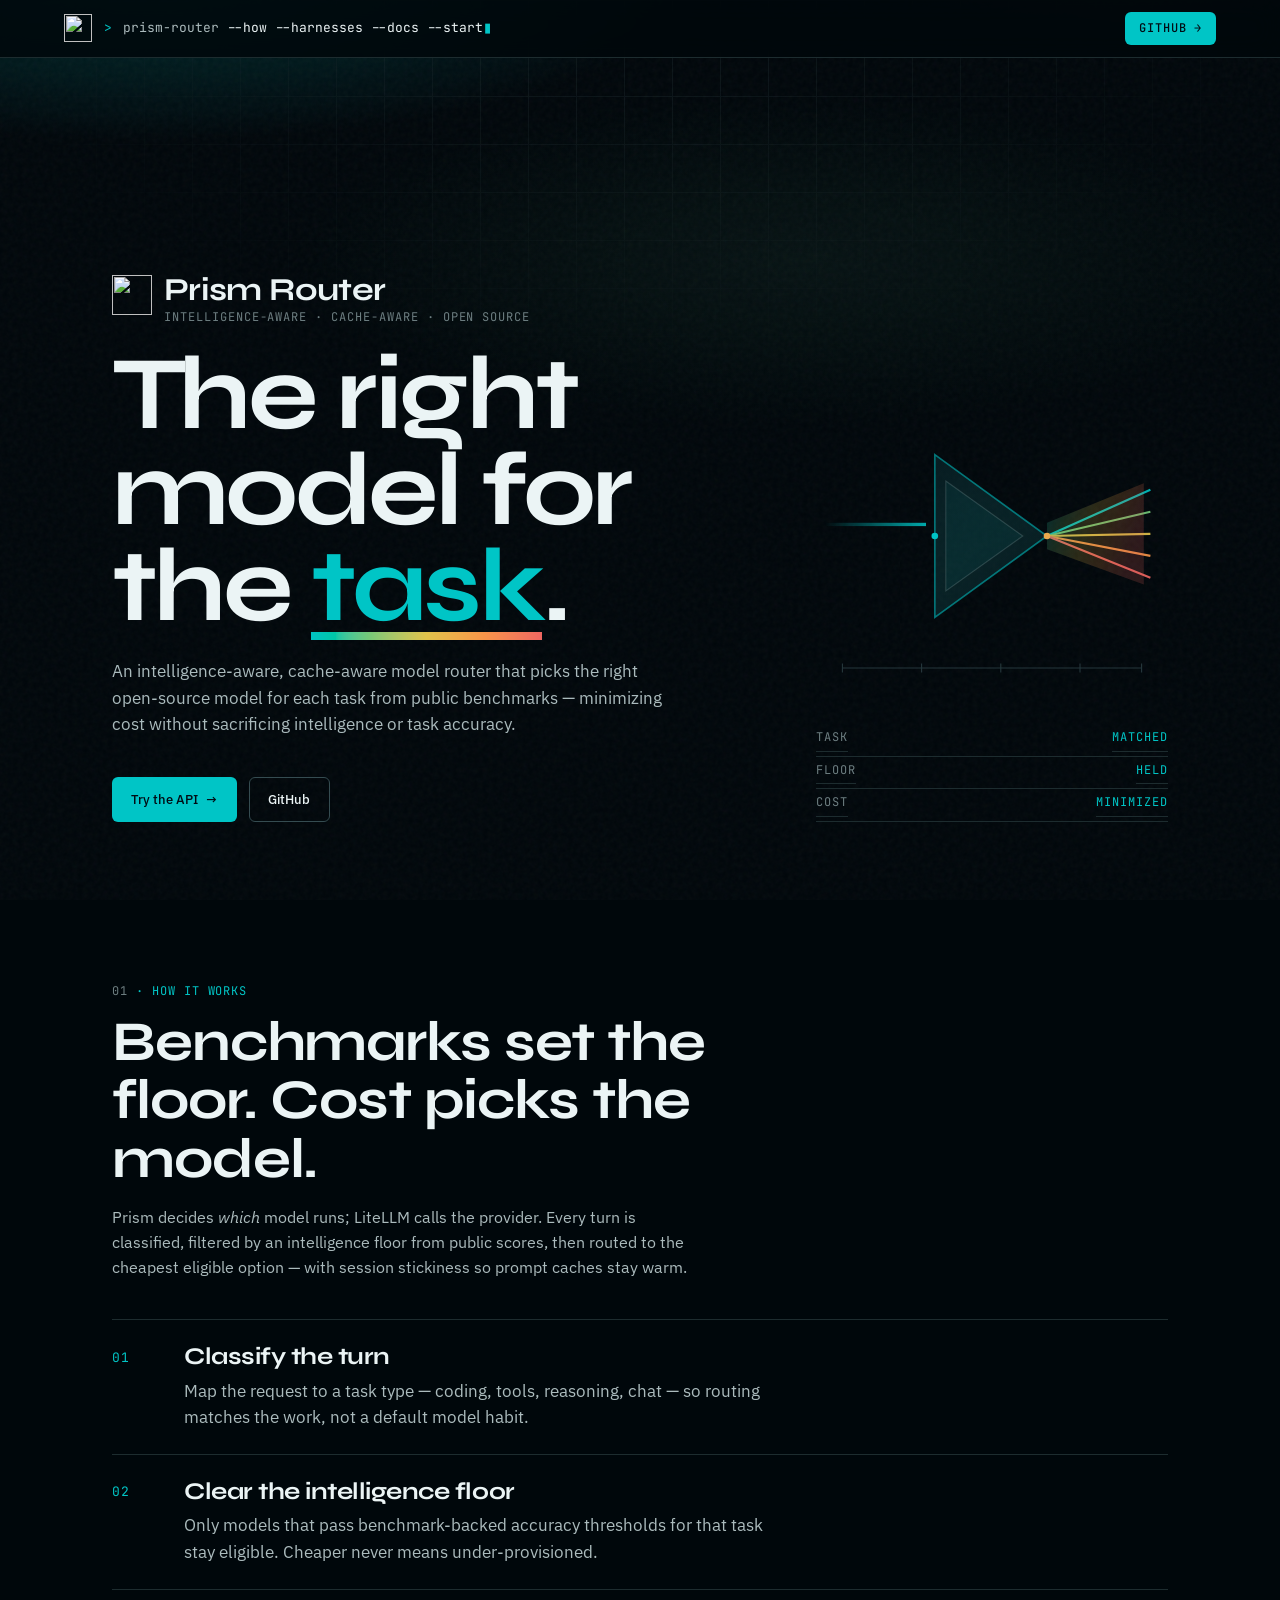
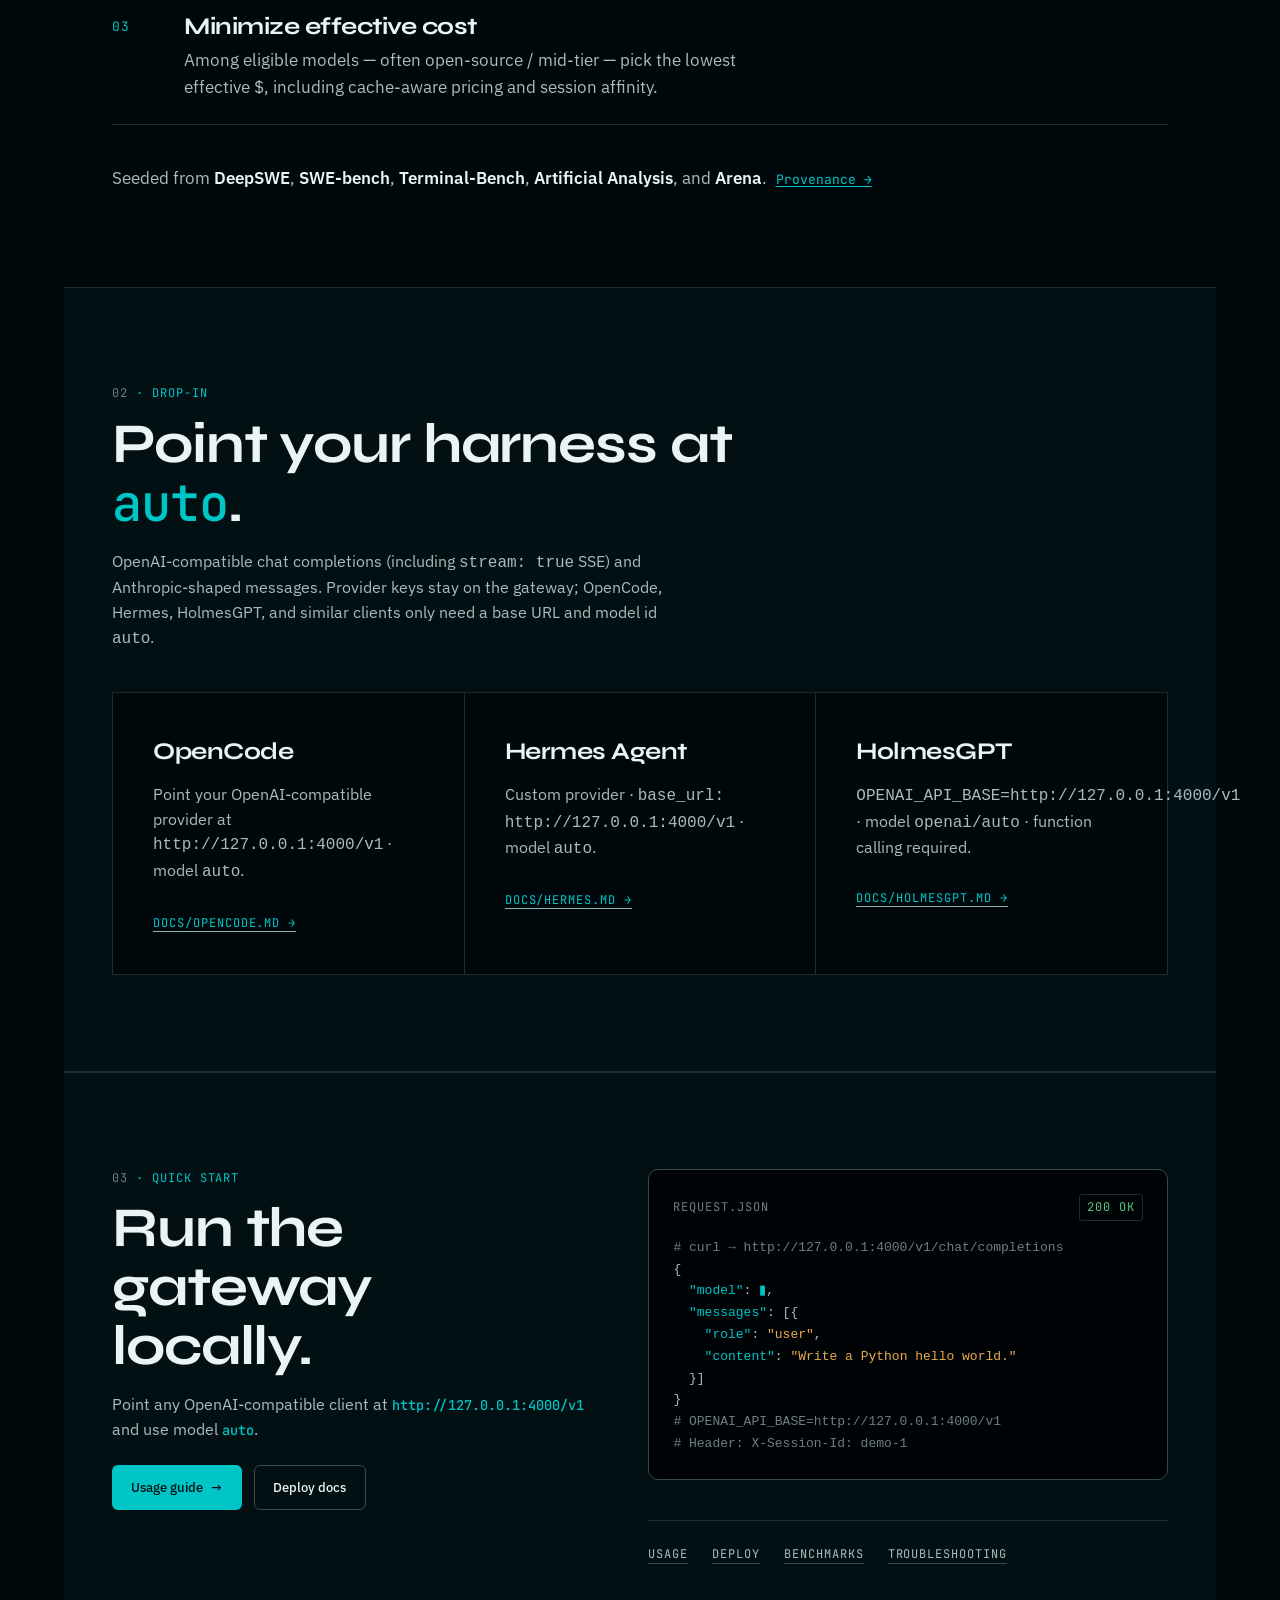
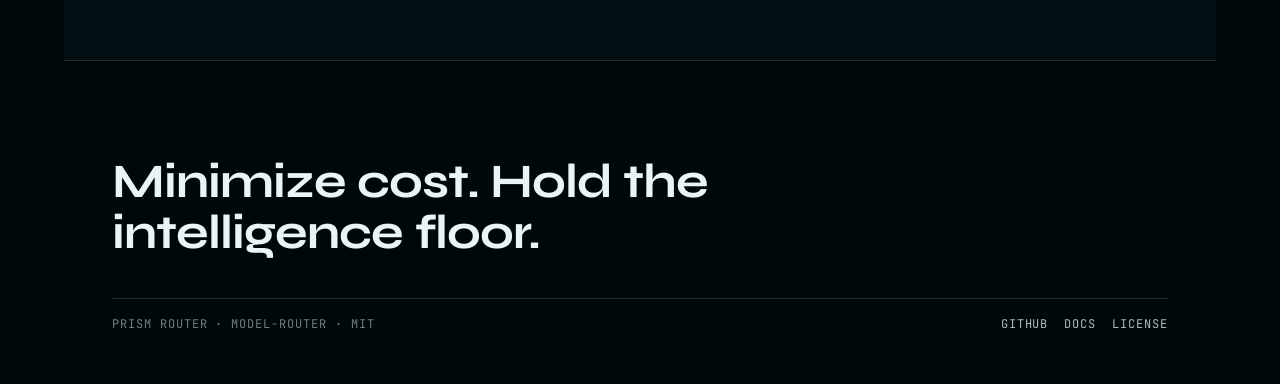
==== commit 9e976bac: "Remove Railway production URLs from the public docs surface. Point README, site, and harness guides " ====
--- a/website/index.html
+++ b/website/index.html
@@ -179,7 +179,7 @@
             <h3 class="harness__name">OpenCode</h3>
             <p class="harness__body">
               Point your OpenAI-compatible provider at
-              <code>https://prism-router-production.up.railway.app/v1</code>
+              <code>http://127.0.0.1:4000/v1</code>
               · model <code>auto</code>.
             </p>
             <a class="harness__link" href="docs?doc=OPENCODE">docs/OPENCODE.md →</a>
@@ -188,7 +188,7 @@
             <h3 class="harness__name">Hermes Agent</h3>
             <p class="harness__body">
               Custom provider ·
-              <code>base_url: https://prism-router-production.up.railway.app/v1</code>
+              <code>base_url: http://127.0.0.1:4000/v1</code>
               · model <code>auto</code>.
             </p>
             <a class="harness__link" href="docs?doc=HERMES">docs/HERMES.md →</a>
@@ -196,7 +196,7 @@
           <article class="harness">
             <h3 class="harness__name">HolmesGPT</h3>
             <p class="harness__body">
-              <code>OPENAI_API_BASE=https://prism-router-production.up.railway.app/v1</code>
+              <code>OPENAI_API_BASE=http://127.0.0.1:4000/v1</code>
               · model <code>openai/auto</code> · function calling required.
             </p>
             <a class="harness__link" href="docs?doc=HOLMESGPT">docs/HOLMESGPT.md →</a>
@@ -208,18 +208,19 @@
         <div class="quick__grid">
           <header class="section-head section-head--flush reveal">
             <p class="section-eyebrow"><span class="num tnum">03</span> · Quick start</p>
-            <h2 class="section-h" id="start-h">Call the hosted API.</h2>
+            <h2 class="section-h" id="start-h">Run the gateway locally.</h2>
             <p class="section-lede">
-              Point any OpenAI-compatible client at the production gateway.
-              Set <code class="inline-code">OPENAI_API_BASE</code> and use model <code class="inline-code">auto</code>.
+              Point any OpenAI-compatible client at
+              <code class="inline-code">http://127.0.0.1:4000/v1</code>
+              and use model <code class="inline-code">auto</code>.
             </p>
             <div class="hero__cta hero__cta--spaced">
               <a class="btn btn--primary" href="docs?doc=USAGE">
-                <span>Try the API</span>
+                <span>Usage guide</span>
                 <span aria-hidden="true">→</span>
               </a>
               <a class="btn btn--ghost" href="docs?doc=RAILWAY">
-                Railway docs
+                Deploy docs
               </a>
             </div>
           </header>
@@ -230,7 +231,7 @@
                 <span>request.json</span>
                 <span class="code-panel__chip tnum">200 OK</span>
               </div>
-              <pre><code><span class="c"># curl → https://prism-router-production.up.railway.app/v1/chat/completions</span>
+              <pre><code><span class="c"># curl → http://127.0.0.1:4000/v1/chat/completions</span>
 {
   <span class="k">"model"</span>: <span class="s" id="typed-line">"auto"</span>,
   <span class="k">"messages"</span>: [{
@@ -238,13 +239,13 @@
     <span class="k">"content"</span>: <span class="s">"Write a Python hello world."</span>
   }]
 }
-<span class="c"># OPENAI_API_BASE=https://prism-router-production.up.railway.app/v1</span>
+<span class="c"># OPENAI_API_BASE=http://127.0.0.1:4000/v1</span>
 <span class="c"># Header: X-Session-Id: demo-1</span></code></pre>
             </div>
 
             <nav class="doc-links" aria-label="Documentation">
               <a href="docs?doc=USAGE">Usage</a>
-              <a href="docs?doc=RAILWAY">Railway</a>
+              <a href="docs?doc=RAILWAY">Deploy</a>
               <a href="docs?doc=BENCHMARKS">Benchmarks</a>
               <a href="docs?doc=TROUBLESHOOTING">Troubleshooting</a>
             </nav>
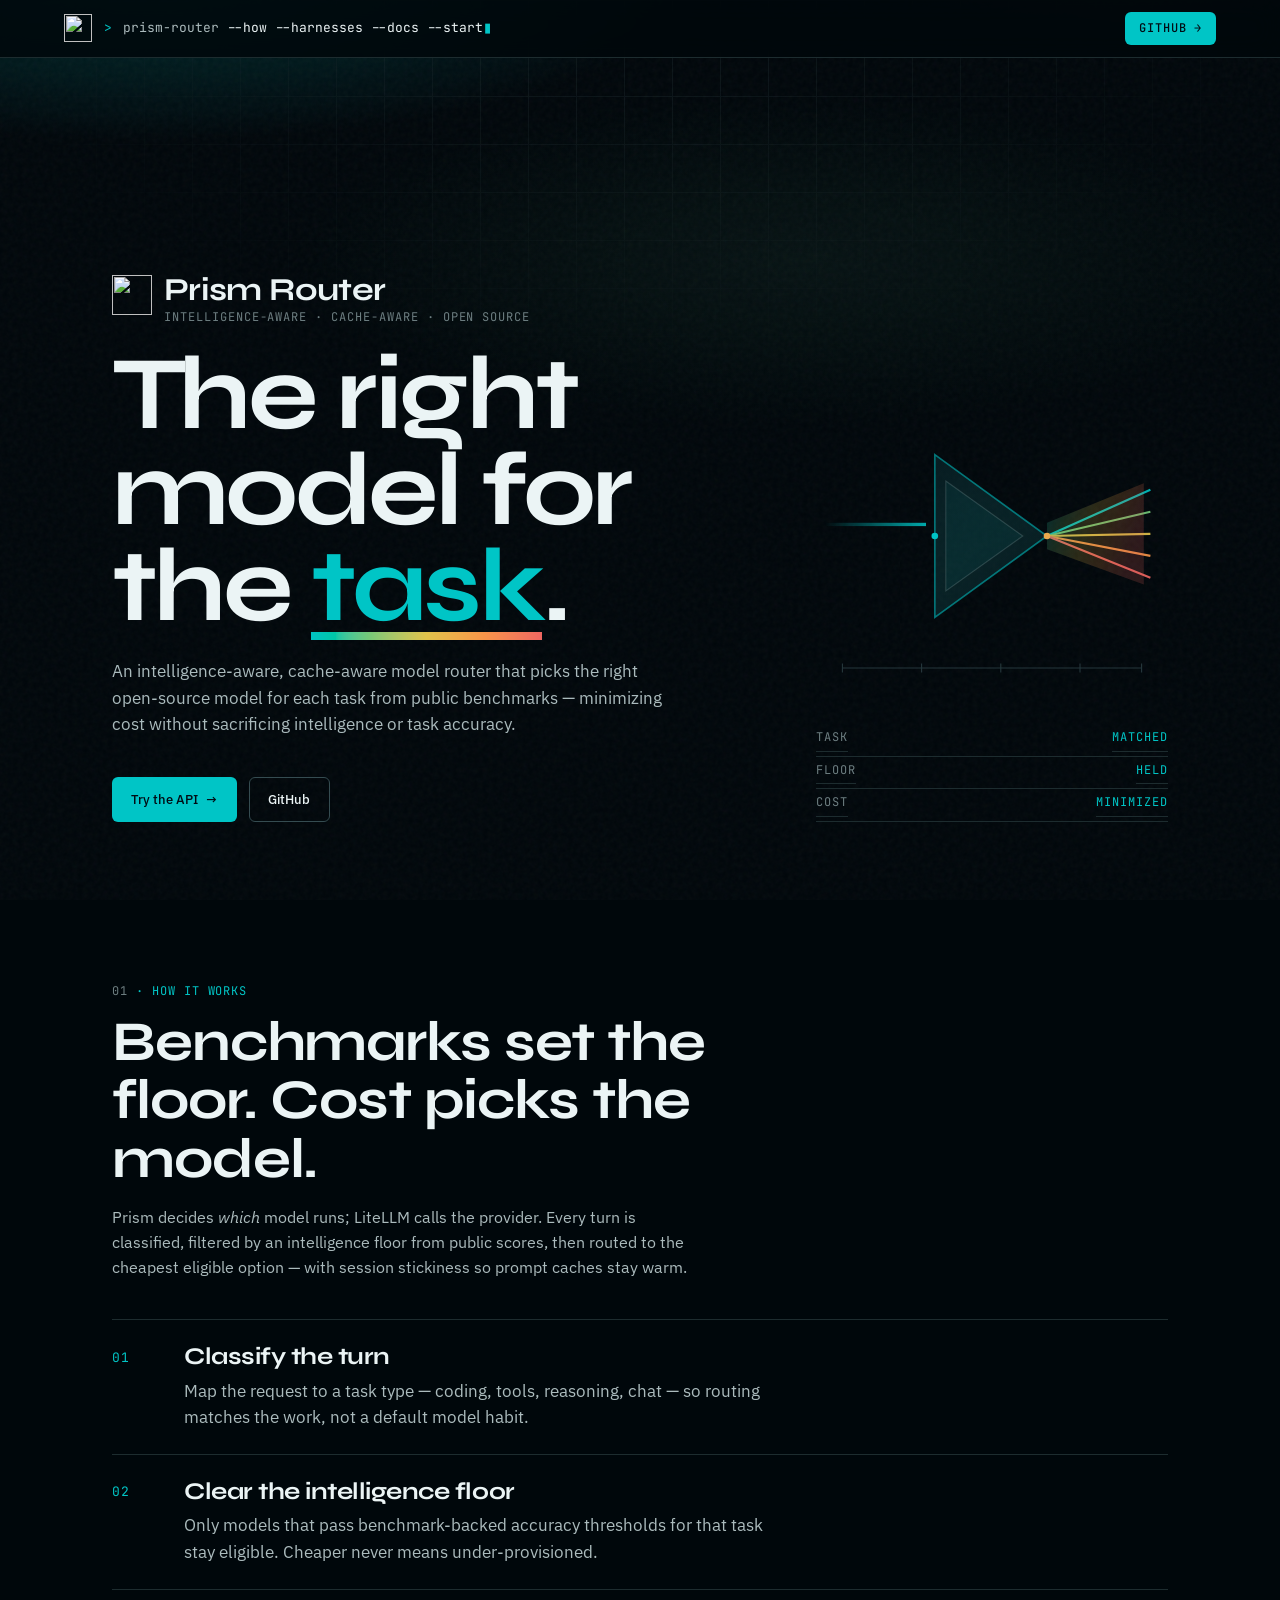
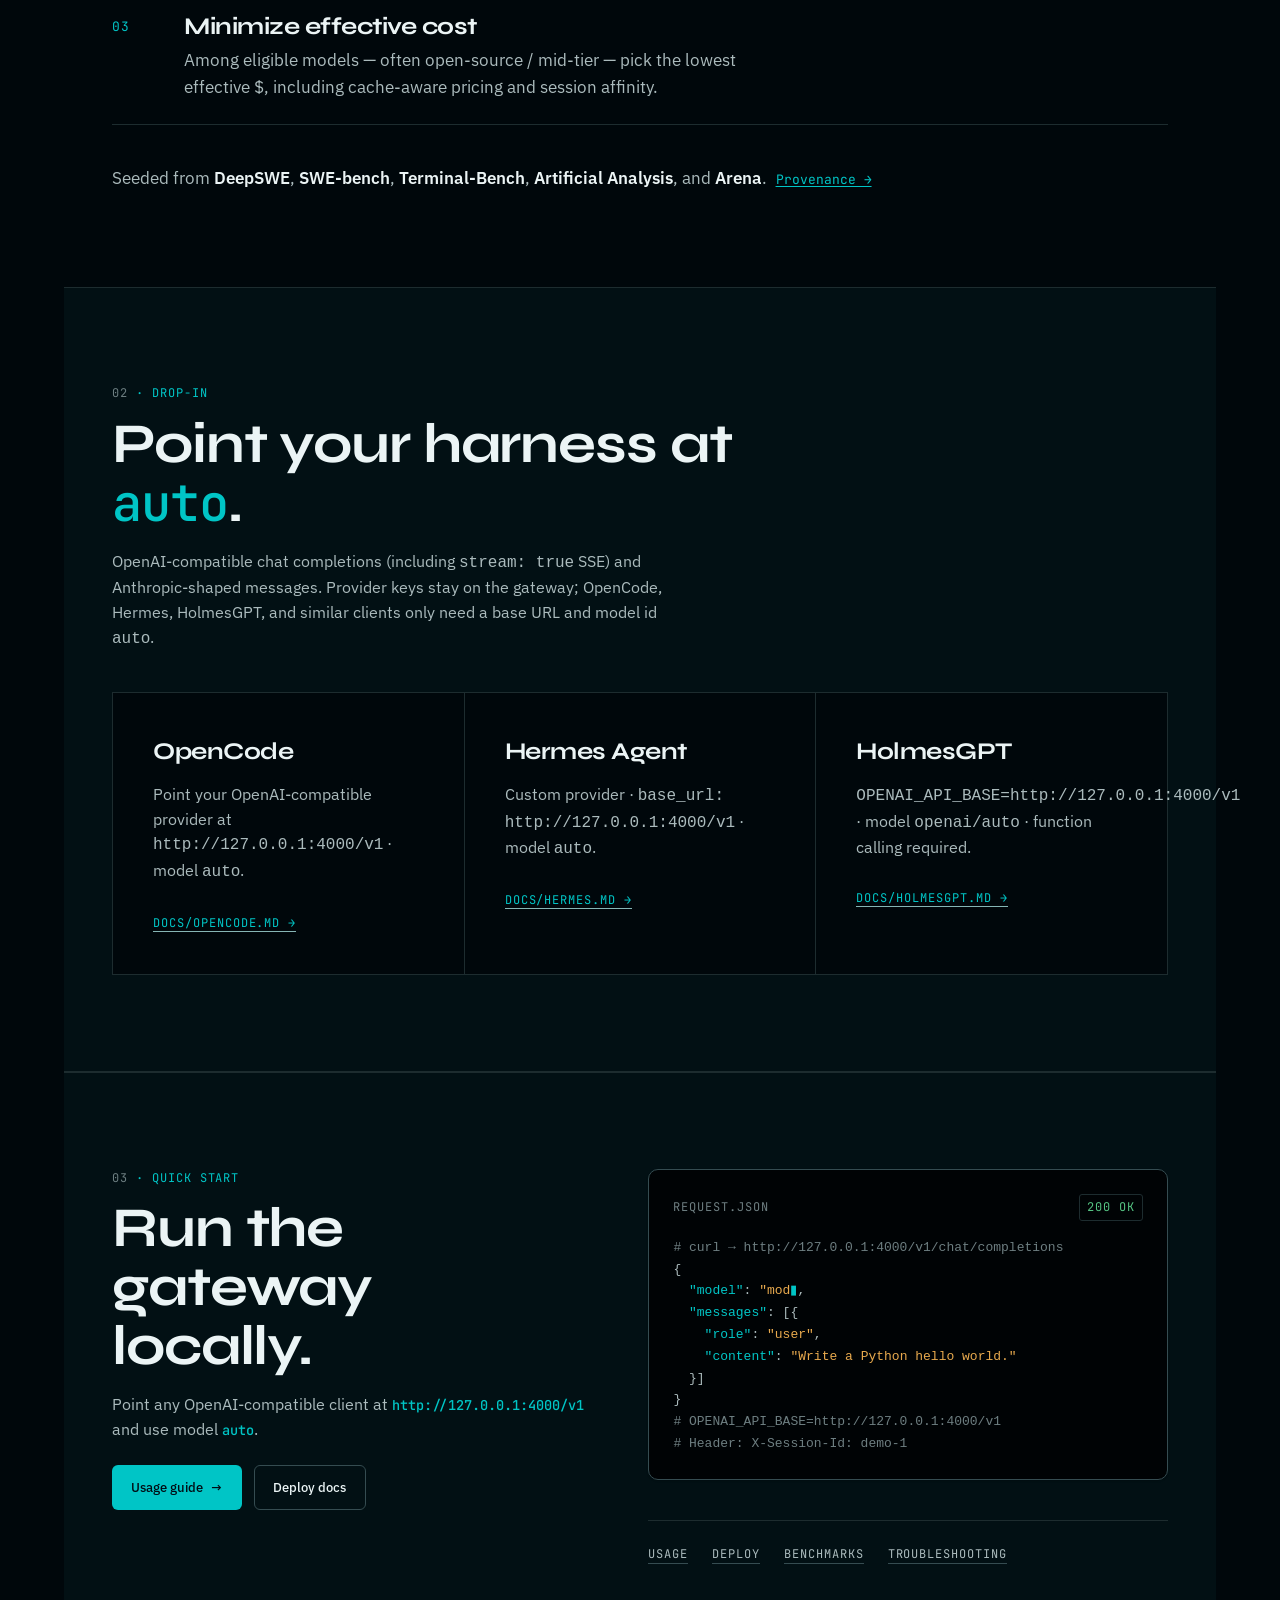
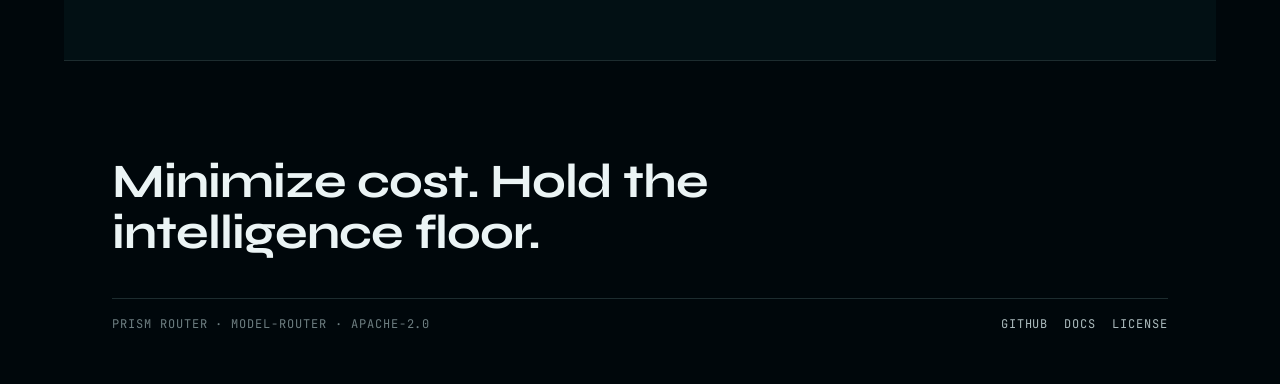
==== commit f1a88b01: "OSS launch polish: checklist, templates, and license footer. Expand OPEN_SOURCE.md with a weekend go" ====
--- a/website/index.html
+++ b/website/index.html
@@ -257,7 +257,7 @@
     <footer class="foot-stmt">
       <p class="foot-stmt__line">Minimize cost. Hold the intelligence floor.</p>
       <div class="foot-stmt__meta">
-        <span>Prism Router · Model-Router · MIT</span>
+        <span>Prism Router · Model-Router · Apache-2.0</span>
         <div class="foot-stmt__links">
           <a href="https://github.com/pavneeta/prism-router">GitHub</a>
           <a href="docs">Docs</a>
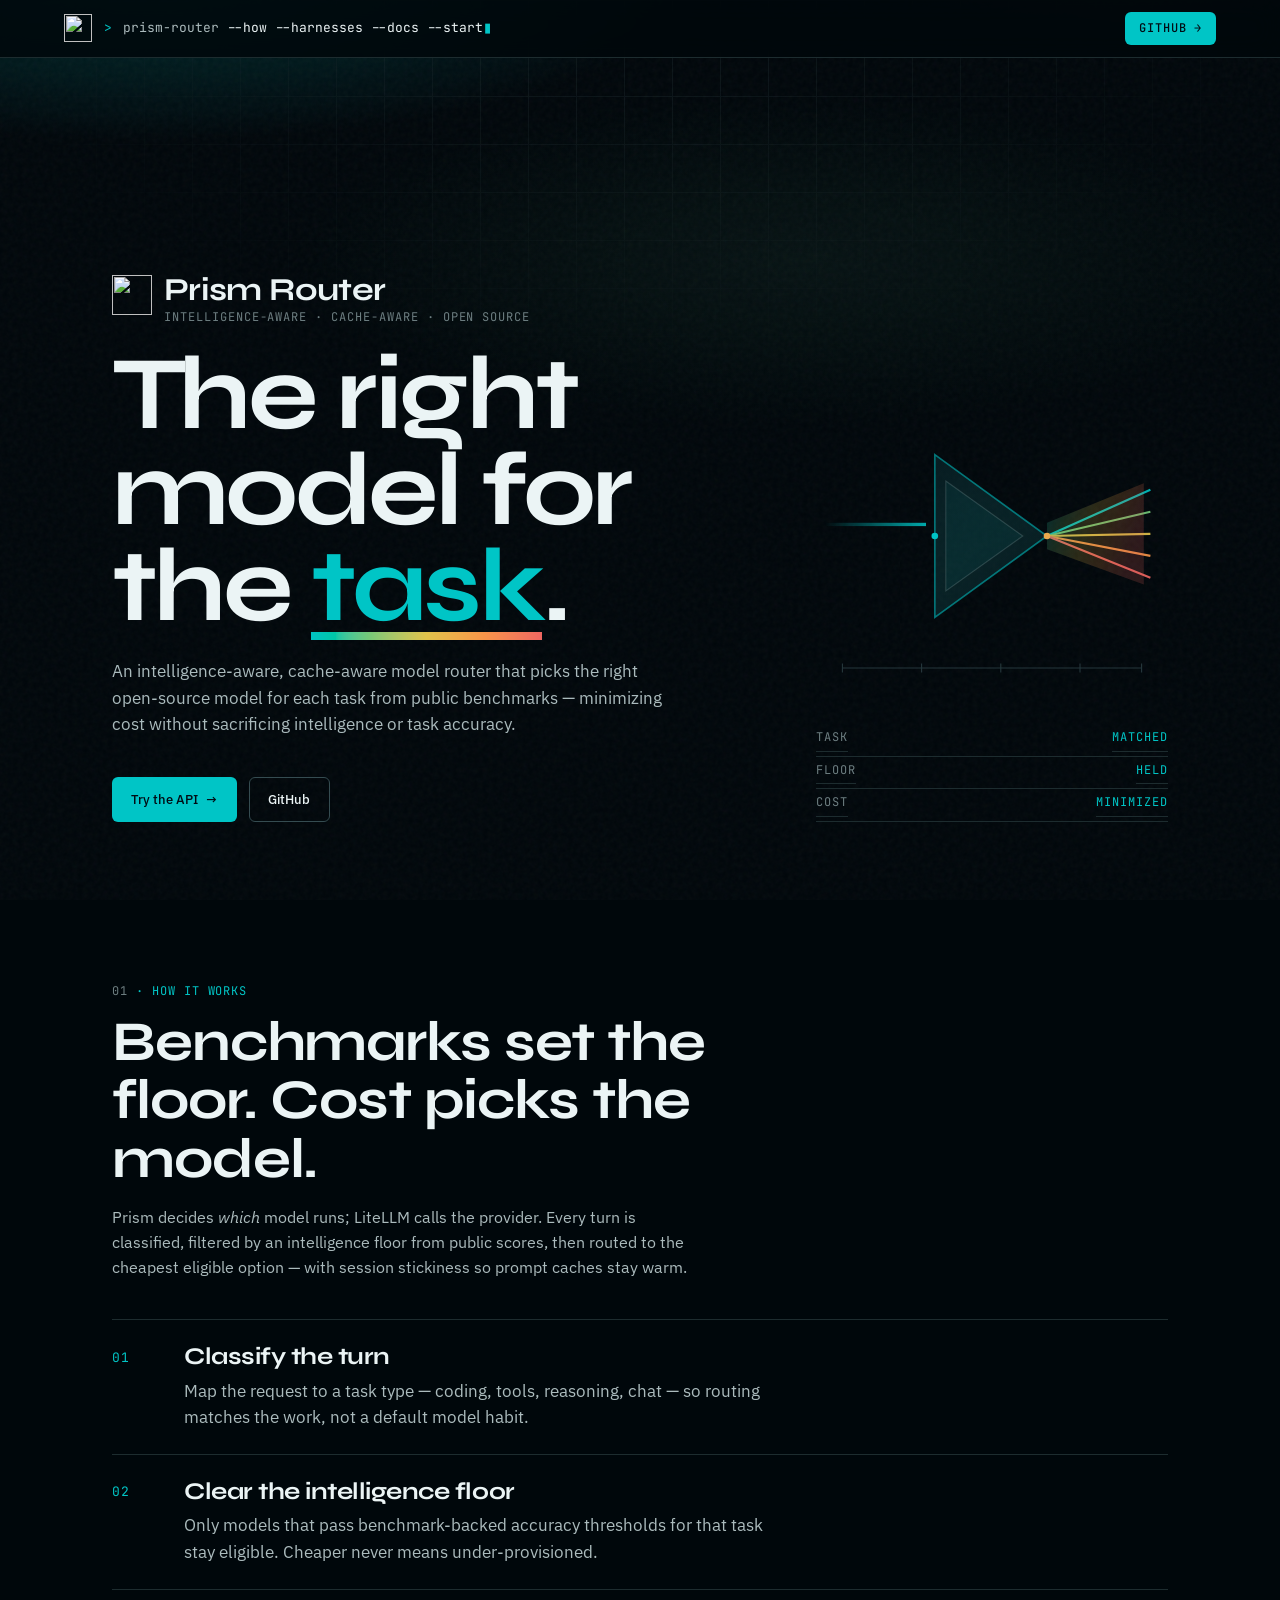
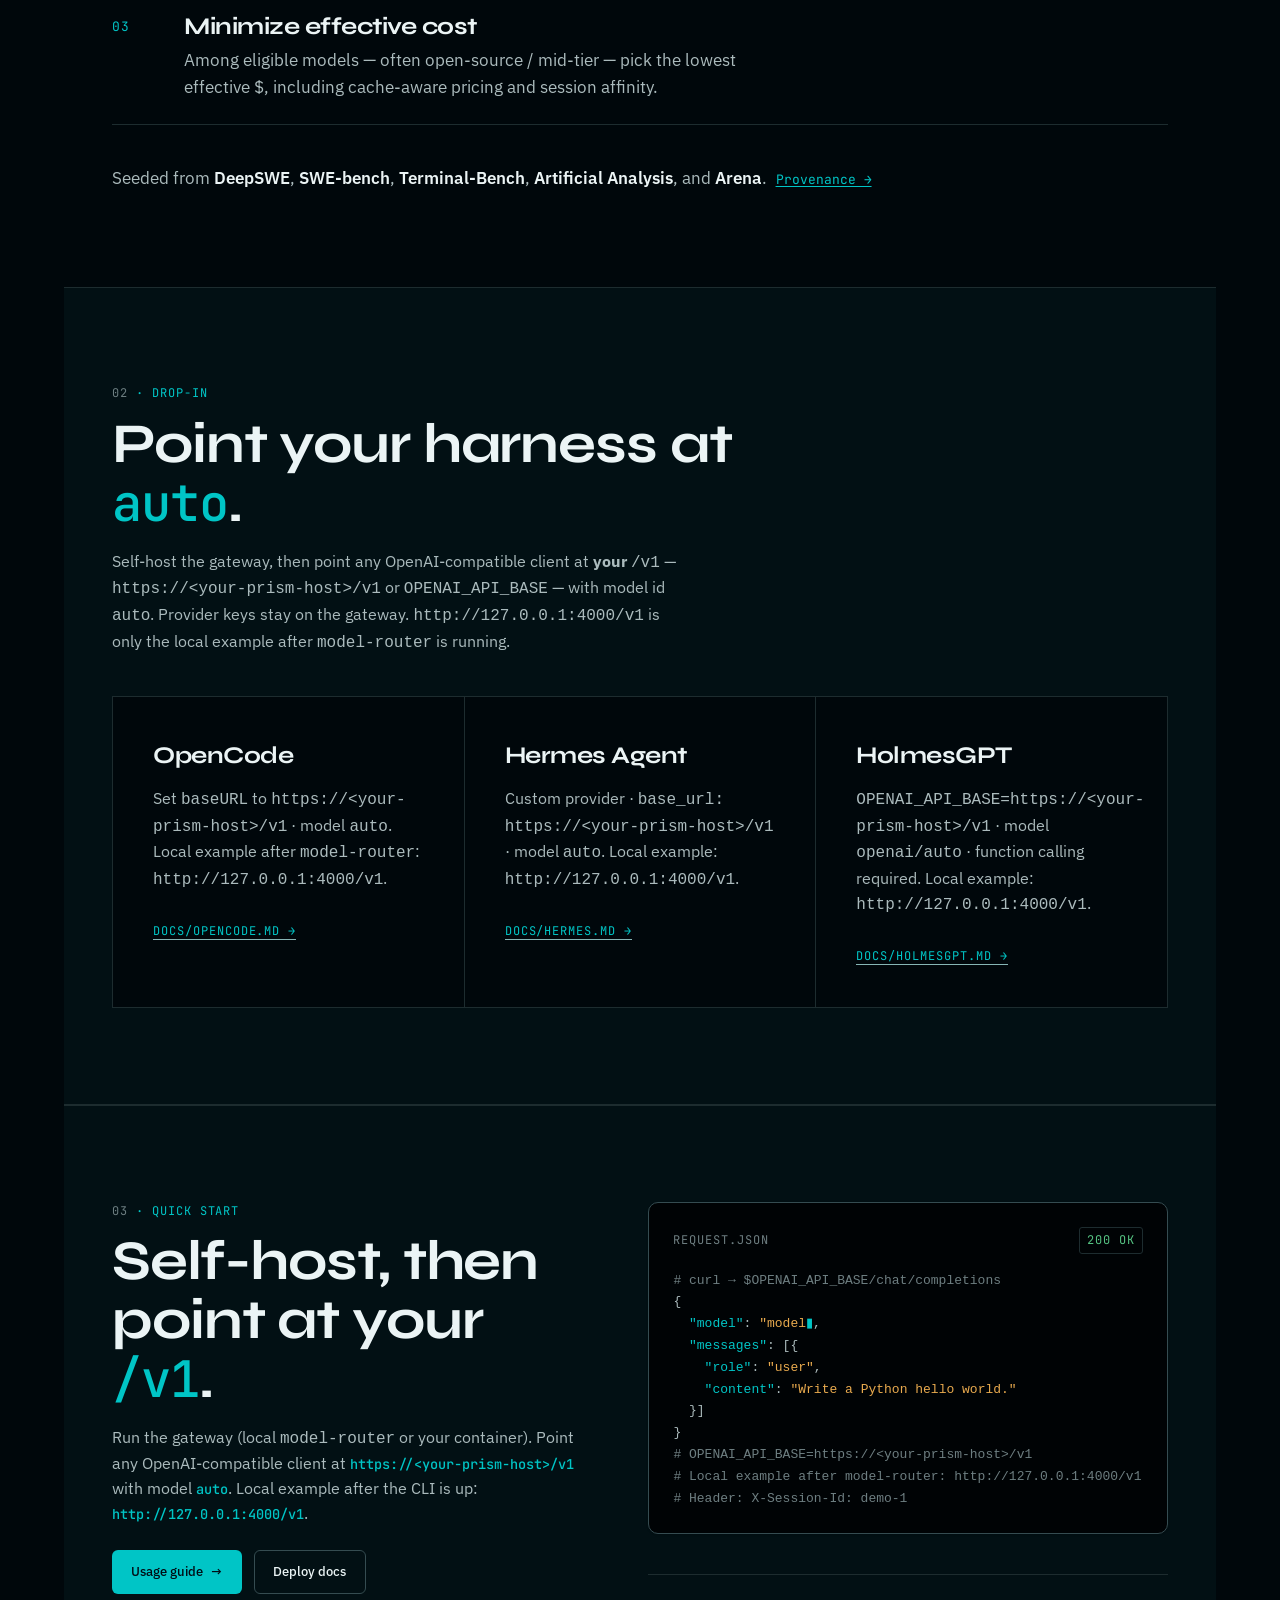
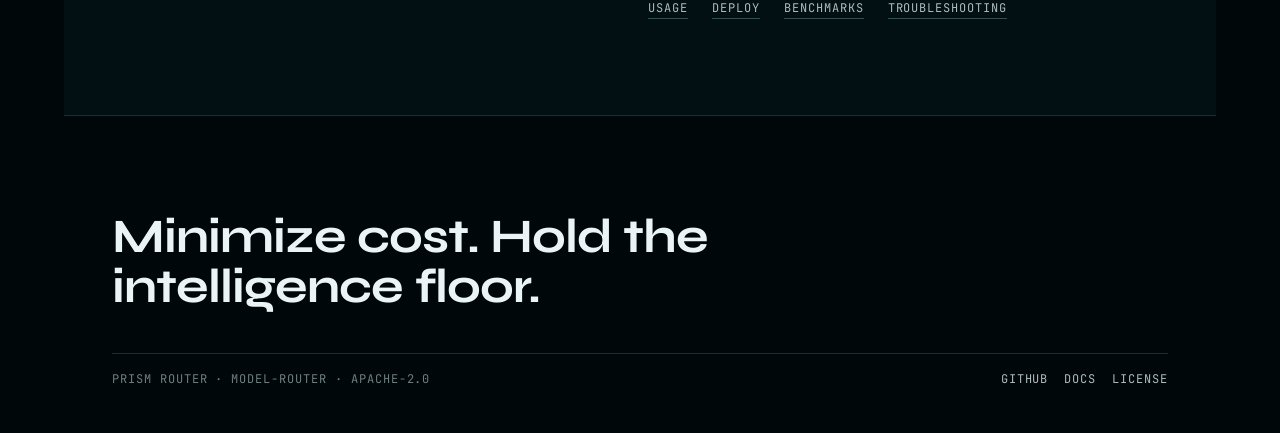
==== commit bf056ced: "Clarify that 127.0.0.1:4000 is a local example, not the public API. First-time visitors were reading" ====
--- a/website/index.html
+++ b/website/index.html
@@ -170,7 +170,7 @@
           <p class="section-eyebrow"><span class="num tnum">02</span> · Drop-in</p>
           <h2 class="section-h" id="harness-h">Point your harness at <code class="inline-code">auto</code>.</h2>
           <p class="section-lede">
-            OpenAI-compatible chat completions (including <code>stream: true</code> SSE) and Anthropic-shaped messages. Provider keys stay on the gateway; OpenCode, Hermes, HolmesGPT, and similar clients only need a base URL and model id <code>auto</code>.
+            Self-host the gateway, then point any OpenAI-compatible client at <strong>your</strong> <code>/v1</code> — <code>https://&lt;your-prism-host&gt;/v1</code> or <code>OPENAI_API_BASE</code> — with model id <code>auto</code>. Provider keys stay on the gateway. <code>http://127.0.0.1:4000/v1</code> is only the local example after <code>model-router</code> is running.
           </p>
         </header>
 
@@ -178,9 +178,11 @@
           <article class="harness">
             <h3 class="harness__name">OpenCode</h3>
             <p class="harness__body">
-              Point your OpenAI-compatible provider at
-              <code>http://127.0.0.1:4000/v1</code>
+              Set <code>baseURL</code> to
+              <code>https://&lt;your-prism-host&gt;/v1</code>
               · model <code>auto</code>.
+              Local example after <code>model-router</code>:
+              <code>http://127.0.0.1:4000/v1</code>.
             </p>
             <a class="harness__link" href="docs?doc=OPENCODE">docs/OPENCODE.md →</a>
           </article>
@@ -188,16 +190,20 @@
             <h3 class="harness__name">Hermes Agent</h3>
             <p class="harness__body">
               Custom provider ·
-              <code>base_url: http://127.0.0.1:4000/v1</code>
+              <code>base_url: https://&lt;your-prism-host&gt;/v1</code>
               · model <code>auto</code>.
+              Local example:
+              <code>http://127.0.0.1:4000/v1</code>.
             </p>
             <a class="harness__link" href="docs?doc=HERMES">docs/HERMES.md →</a>
           </article>
           <article class="harness">
             <h3 class="harness__name">HolmesGPT</h3>
             <p class="harness__body">
-              <code>OPENAI_API_BASE=http://127.0.0.1:4000/v1</code>
+              <code>OPENAI_API_BASE=https://&lt;your-prism-host&gt;/v1</code>
               · model <code>openai/auto</code> · function calling required.
+              Local example:
+              <code>http://127.0.0.1:4000/v1</code>.
             </p>
             <a class="harness__link" href="docs?doc=HOLMESGPT">docs/HOLMESGPT.md →</a>
           </article>
@@ -208,11 +214,13 @@
         <div class="quick__grid">
           <header class="section-head section-head--flush reveal">
             <p class="section-eyebrow"><span class="num tnum">03</span> · Quick start</p>
-            <h2 class="section-h" id="start-h">Run the gateway locally.</h2>
+            <h2 class="section-h" id="start-h">Self-host, then point at your <code class="inline-code">/v1</code>.</h2>
             <p class="section-lede">
-              Point any OpenAI-compatible client at
-              <code class="inline-code">http://127.0.0.1:4000/v1</code>
-              and use model <code class="inline-code">auto</code>.
+              Run the gateway (local <code>model-router</code> or your container). Point any OpenAI-compatible client at
+              <code class="inline-code">https://&lt;your-prism-host&gt;/v1</code>
+              with model <code class="inline-code">auto</code>.
+              Local example after the CLI is up:
+              <code class="inline-code">http://127.0.0.1:4000/v1</code>.
             </p>
             <div class="hero__cta hero__cta--spaced">
               <a class="btn btn--primary" href="docs?doc=USAGE">
@@ -231,7 +239,7 @@
                 <span>request.json</span>
                 <span class="code-panel__chip tnum">200 OK</span>
               </div>
-              <pre><code><span class="c"># curl → http://127.0.0.1:4000/v1/chat/completions</span>
+              <pre><code><span class="c"># curl → $OPENAI_API_BASE/chat/completions</span>
 {
   <span class="k">"model"</span>: <span class="s" id="typed-line">"auto"</span>,
   <span class="k">"messages"</span>: [{
@@ -239,7 +247,8 @@
     <span class="k">"content"</span>: <span class="s">"Write a Python hello world."</span>
   }]
 }
-<span class="c"># OPENAI_API_BASE=http://127.0.0.1:4000/v1</span>
+<span class="c"># OPENAI_API_BASE=https://&lt;your-prism-host&gt;/v1</span>
+<span class="c"># Local example after model-router: http://127.0.0.1:4000/v1</span>
 <span class="c"># Header: X-Session-Id: demo-1</span></code></pre>
             </div>
 
--- a/website/styles.css
+++ b/website/styles.css
@@ -767,7 +767,7 @@
 .harness__body {
   margin: 0 0 var(--space-lg);
   color: var(--color-ink-2);
-  max-width: 40ch;
+  max-width: 52ch;
 }
 
 .harness__link {
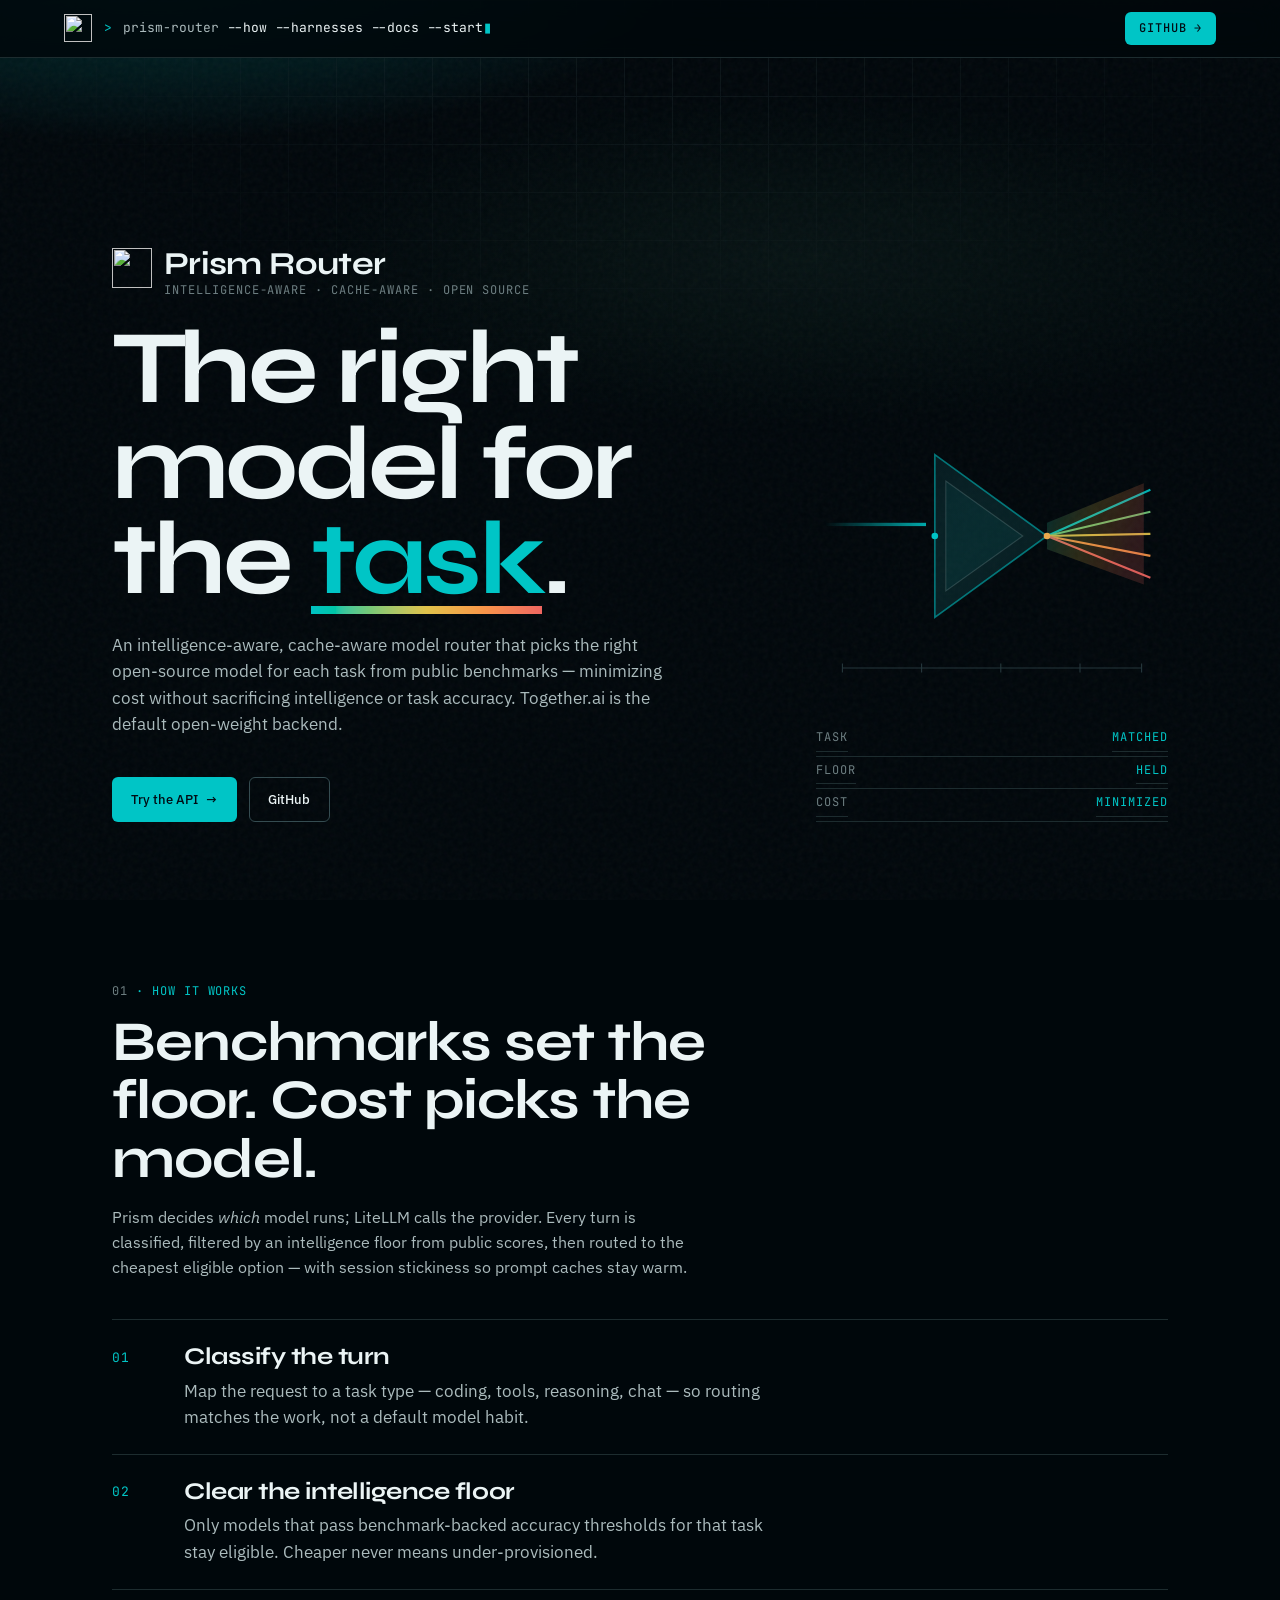
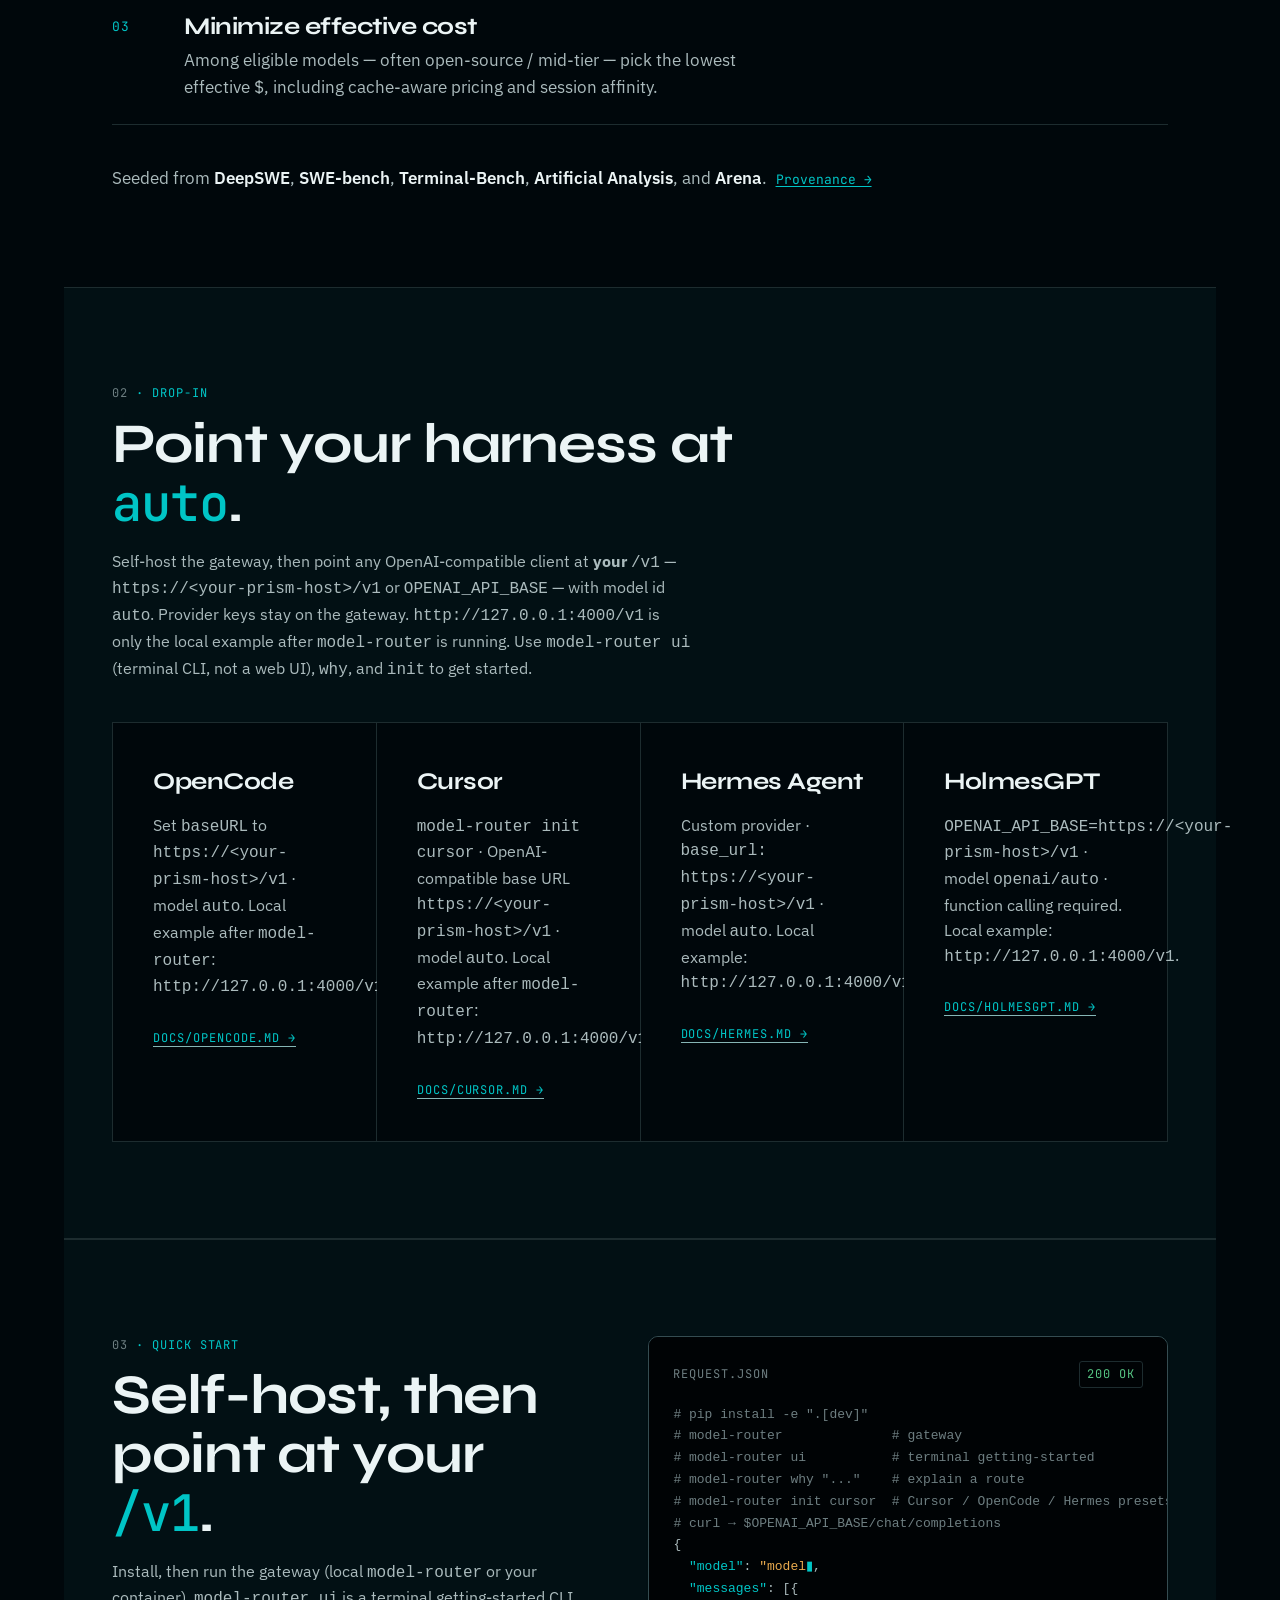
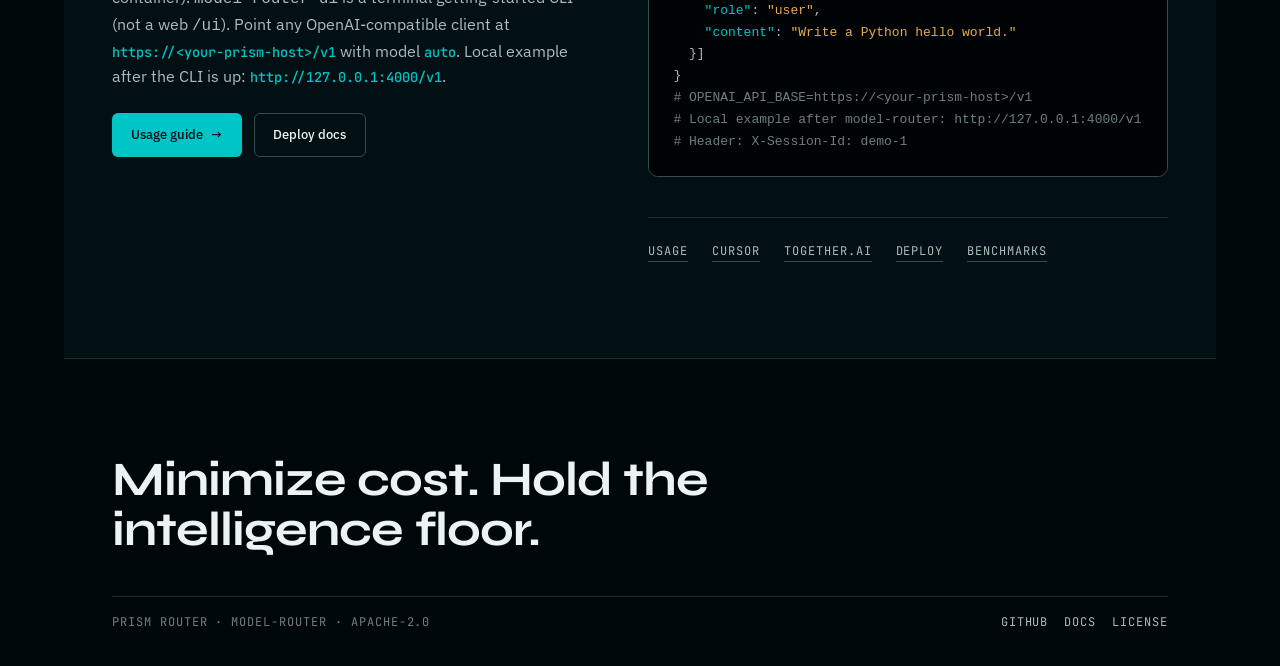
==== commit a53edb09: "Prepare public docs and site for the v0.3.0 launch. Co-authored-by: Cursor <cursoragent@cursor.com>" ====
--- a/website/index.html
+++ b/website/index.html
@@ -63,7 +63,7 @@
             The right model for the <span class="mark">task</span>.
           </h1>
           <p class="hero__lede">
-            An intelligence-aware, cache-aware model router that picks the right open-source model for each task from public benchmarks — minimizing cost without sacrificing intelligence or task accuracy.
+            An intelligence-aware, cache-aware model router that picks the right open-source model for each task from public benchmarks — minimizing cost without sacrificing intelligence or task accuracy. Together.ai is the default open-weight backend.
           </p>
           <div class="hero__cta">
             <a class="btn btn--primary" href="#start">
@@ -170,7 +170,7 @@
           <p class="section-eyebrow"><span class="num tnum">02</span> · Drop-in</p>
           <h2 class="section-h" id="harness-h">Point your harness at <code class="inline-code">auto</code>.</h2>
           <p class="section-lede">
-            Self-host the gateway, then point any OpenAI-compatible client at <strong>your</strong> <code>/v1</code> — <code>https://&lt;your-prism-host&gt;/v1</code> or <code>OPENAI_API_BASE</code> — with model id <code>auto</code>. Provider keys stay on the gateway. <code>http://127.0.0.1:4000/v1</code> is only the local example after <code>model-router</code> is running.
+            Self-host the gateway, then point any OpenAI-compatible client at <strong>your</strong> <code>/v1</code> — <code>https://&lt;your-prism-host&gt;/v1</code> or <code>OPENAI_API_BASE</code> — with model id <code>auto</code>. Provider keys stay on the gateway. <code>http://127.0.0.1:4000/v1</code> is only the local example after <code>model-router</code> is running. Use <code>model-router ui</code> (terminal CLI, not a web UI), <code>why</code>, and <code>init</code> to get started.
           </p>
         </header>
 
@@ -187,6 +187,18 @@
             <a class="harness__link" href="docs?doc=OPENCODE">docs/OPENCODE.md →</a>
           </article>
           <article class="harness">
+            <h3 class="harness__name">Cursor</h3>
+            <p class="harness__body">
+              <code>model-router init cursor</code>
+              · OpenAI-compatible base URL
+              <code>https://&lt;your-prism-host&gt;/v1</code>
+              · model <code>auto</code>.
+              Local example after <code>model-router</code>:
+              <code>http://127.0.0.1:4000/v1</code>.
+            </p>
+            <a class="harness__link" href="docs?doc=CURSOR">docs/CURSOR.md →</a>
+          </article>
+          <article class="harness">
             <h3 class="harness__name">Hermes Agent</h3>
             <p class="harness__body">
               Custom provider ·
@@ -216,7 +228,9 @@
             <p class="section-eyebrow"><span class="num tnum">03</span> · Quick start</p>
             <h2 class="section-h" id="start-h">Self-host, then point at your <code class="inline-code">/v1</code>.</h2>
             <p class="section-lede">
-              Run the gateway (local <code>model-router</code> or your container). Point any OpenAI-compatible client at
+              Install, then run the gateway (local <code>model-router</code> or your container).
+              <code>model-router ui</code> is a terminal getting-started CLI (not a web <code>/ui</code>).
+              Point any OpenAI-compatible client at
               <code class="inline-code">https://&lt;your-prism-host&gt;/v1</code>
               with model <code class="inline-code">auto</code>.
               Local example after the CLI is up:
@@ -239,7 +253,12 @@
                 <span>request.json</span>
                 <span class="code-panel__chip tnum">200 OK</span>
               </div>
-              <pre><code><span class="c"># curl → $OPENAI_API_BASE/chat/completions</span>
+              <pre><code><span class="c"># pip install -e ".[dev]"</span>
+<span class="c"># model-router              # gateway</span>
+<span class="c"># model-router ui           # terminal getting-started</span>
+<span class="c"># model-router why "..."    # explain a route</span>
+<span class="c"># model-router init cursor  # Cursor / OpenCode / Hermes presets</span>
+<span class="c"># curl → $OPENAI_API_BASE/chat/completions</span>
 {
   <span class="k">"model"</span>: <span class="s" id="typed-line">"auto"</span>,
   <span class="k">"messages"</span>: [{
@@ -254,9 +273,10 @@
 
             <nav class="doc-links" aria-label="Documentation">
               <a href="docs?doc=USAGE">Usage</a>
+              <a href="docs?doc=CURSOR">Cursor</a>
+              <a href="docs?doc=TOGETHER">Together.ai</a>
               <a href="docs?doc=RAILWAY">Deploy</a>
               <a href="docs?doc=BENCHMARKS">Benchmarks</a>
-              <a href="docs?doc=TROUBLESHOOTING">Troubleshooting</a>
             </nav>
           </div>
         </div>
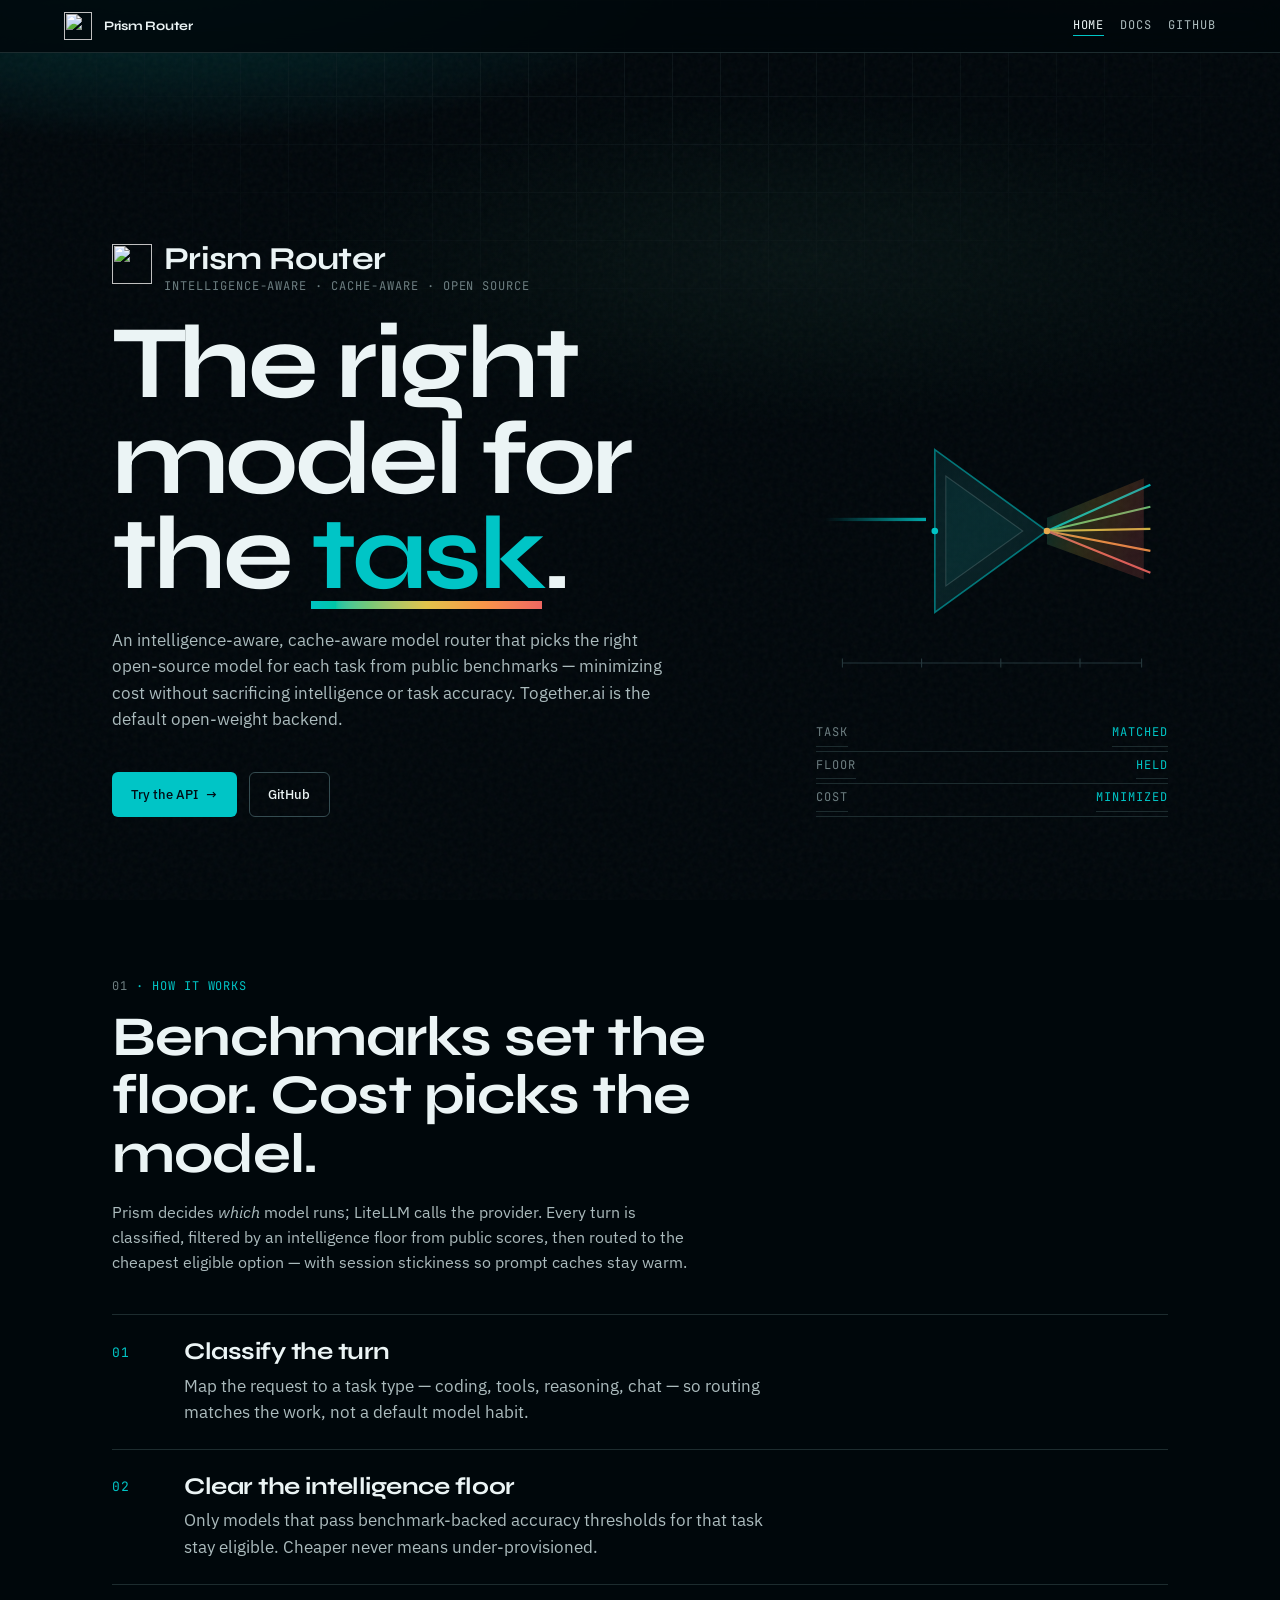
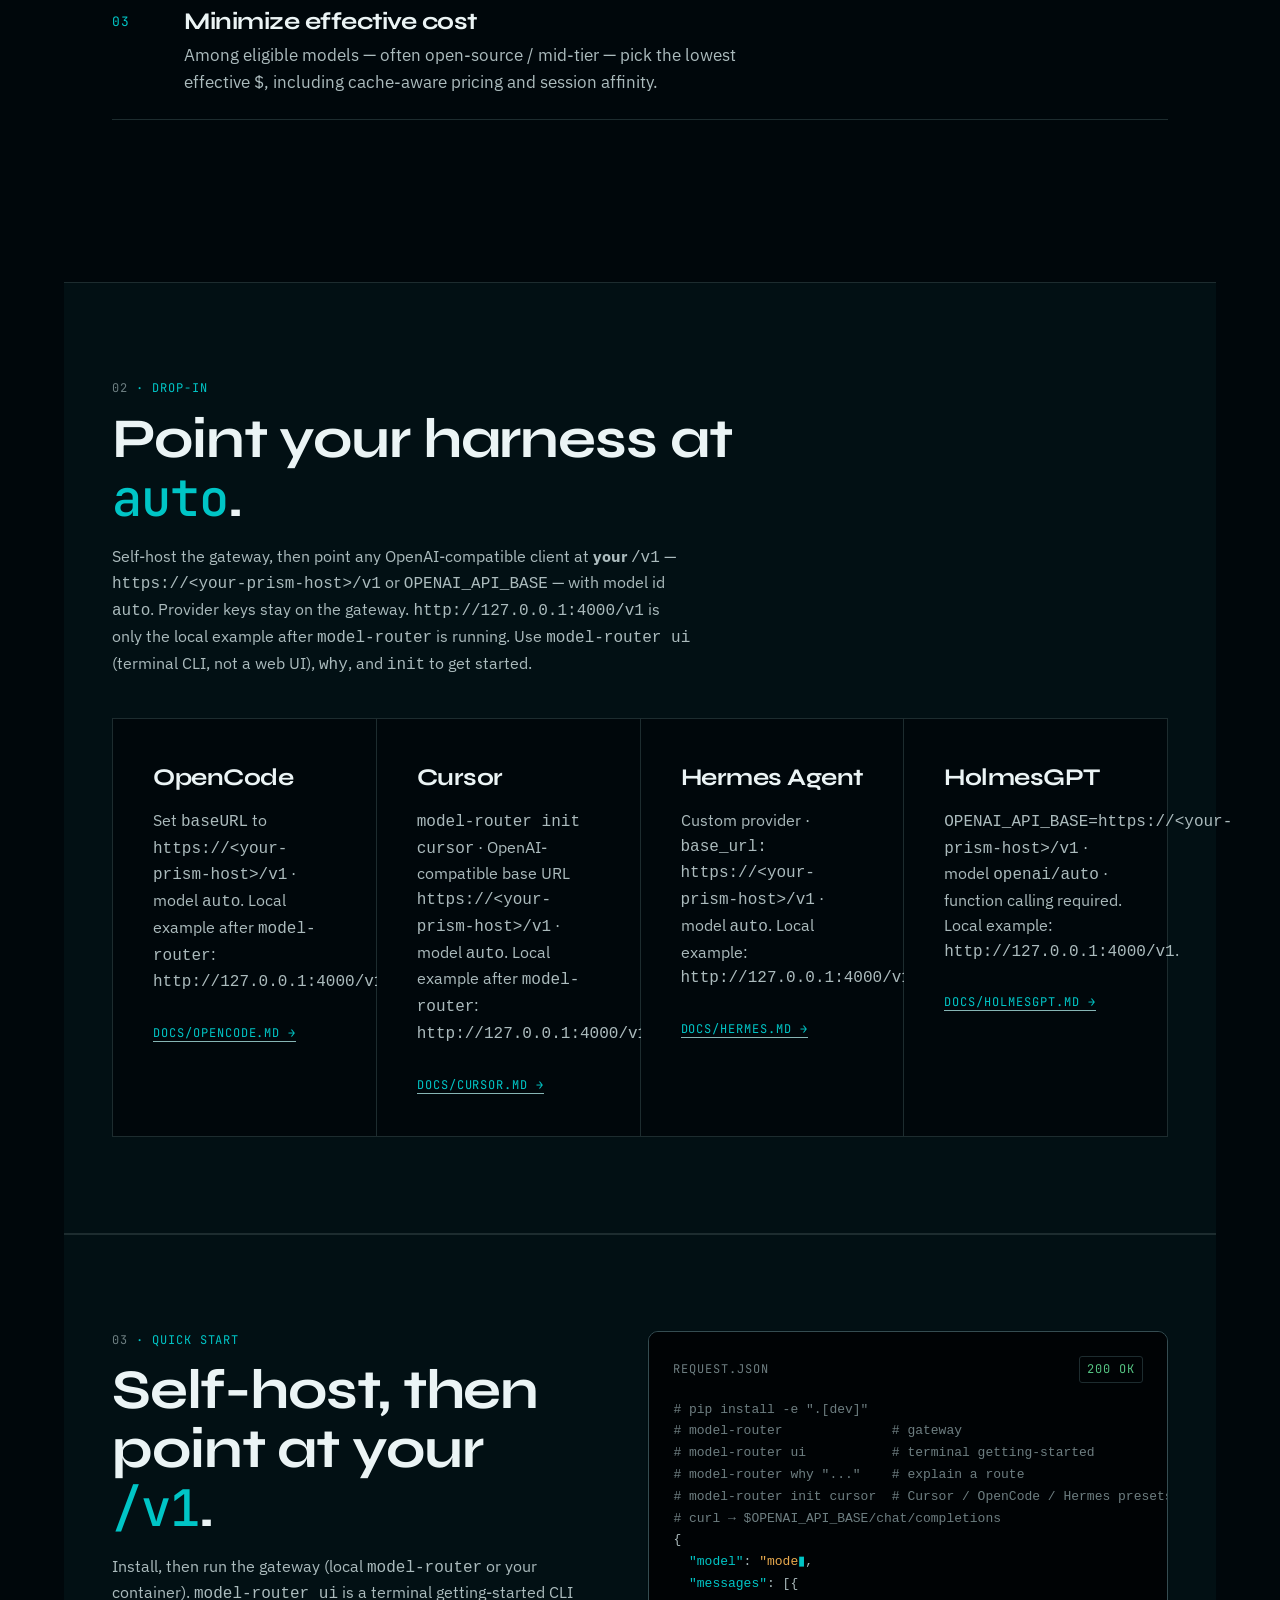
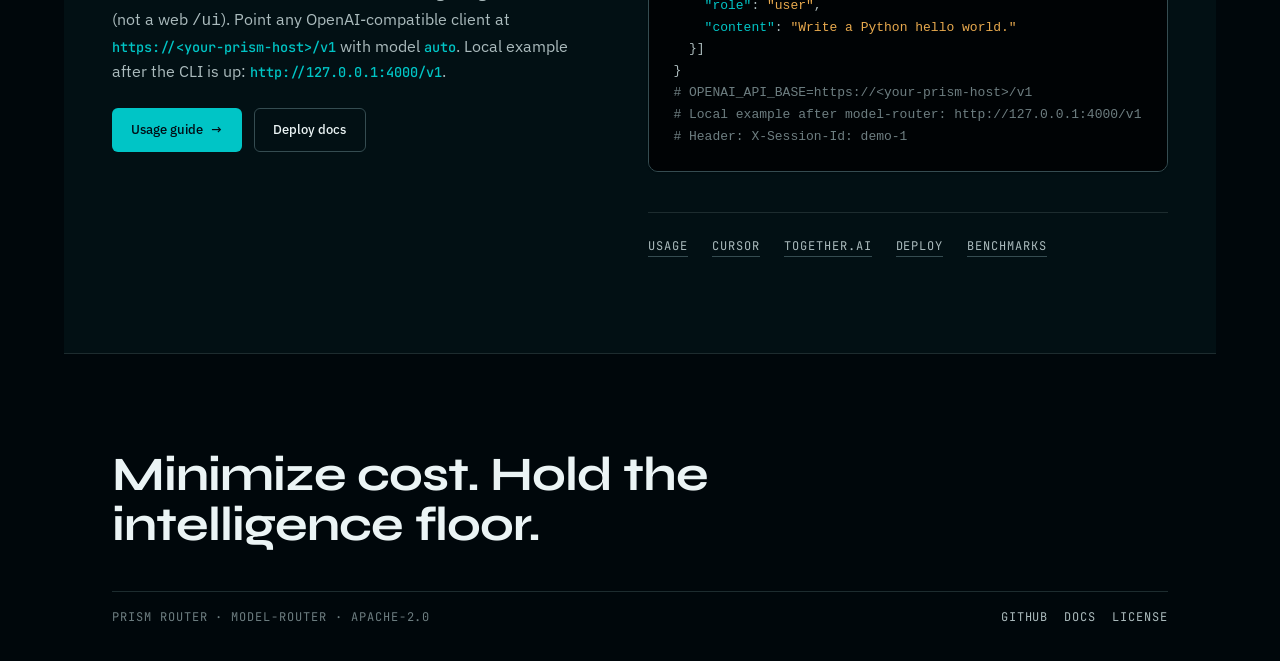
==== commit 5f33bde2: "Replace faux CLI header flags with real Home, Docs, and GitHub links. Co-authored-by: Cursor <cursor" ====
--- a/website/index.html
+++ b/website/index.html
@@ -39,13 +39,15 @@
   <div class="page">
     <header class="nav-term">
       <div class="nav-term__inner">
-        <div class="nav-term__lead">
-          <a class="nav-term__mark" href="#top" aria-label="Prism Router home">
-            <img src="/favicon.svg" width="28" height="28" alt="" />
-          </a>
-          <pre class="nav-term__line" aria-label="Primary"><span class="prompt">&gt;</span> prism-router <a href="#how">--how</a> <a href="#harnesses">--harnesses</a> <a href="docs">--docs</a> <a href="#start">--start</a><span class="caret" aria-hidden="true">▮</span></pre>
-        </div>
-        <a class="nav-term__cta" href="https://github.com/pavneeta/prism-router">GitHub →</a>
+        <a class="nav-term__brand" href="#top">
+          <img class="nav-term__mark" src="/favicon.svg" width="28" height="28" alt="" />
+          <span class="nav-term__name">Prism Router</span>
+        </a>
+        <nav class="nav-term__links" aria-label="Primary">
+          <a href="#top" aria-current="page">Home</a>
+          <a href="docs">Docs</a>
+          <a href="https://github.com/pavneeta/prism-router" rel="noopener">GitHub</a>
+        </nav>
       </div>
     </header>
 
--- a/website/styles.css
+++ b/website/styles.css
@@ -123,94 +123,57 @@
   align-items: center;
   justify-content: space-between;
   gap: var(--space-md);
-  flex-wrap: wrap;
-}
-
-.nav-term__lead {
-  display: flex;
+}
+
+.nav-term__brand {
+  display: inline-flex;
   align-items: center;
   gap: var(--space-sm);
   min-width: 0;
-  flex: 1 1 auto;
+  color: var(--color-ink);
+  text-decoration: none;
+}
+
+.nav-term__brand:hover {
+  color: var(--color-accent);
 }
 
 .nav-term__mark {
-  flex: 0 0 auto;
-  display: inline-flex;
-  line-height: 0;
-  border-radius: var(--radius-sm);
-  outline-offset: 3px;
-}
-
-.nav-term__mark img {
   display: block;
   width: 1.75rem;
   height: 1.75rem;
-}
-
-.nav-term__line {
-  margin: 0;
-  font-family: var(--font-mono);
-  font-size: var(--text-sm);
-  color: var(--color-ink-2);
+  flex: 0 0 auto;
+}
+
+.nav-term__name {
+  font-family: var(--font-display);
+  font-size: var(--text-sm);
+  font-weight: 700;
+  letter-spacing: var(--tracking-tight);
   white-space: nowrap;
-  overflow-x: auto;
-  max-width: 100%;
-}
-
-.nav-term__line .prompt {
-  color: var(--color-accent);
-  padding-right: 0.4ch;
-}
-
-.nav-term__line a {
-  color: var(--color-ink);
+}
+
+.nav-term__links {
+  display: flex;
+  align-items: center;
+  gap: var(--space-md);
+  font-family: var(--font-mono);
+  font-size: var(--text-xs);
+  letter-spacing: var(--tracking-label);
+  text-transform: uppercase;
+}
+
+.nav-term__links a {
+  color: var(--color-ink-2);
   text-decoration: none;
   border-bottom: 1px solid transparent;
-}
-
-.nav-term__line a:hover {
+  padding-bottom: 0.1em;
+}
+
+.nav-term__links a:hover,
+.nav-term__links a[aria-current="page"] {
+  color: var(--color-ink);
   border-bottom-color: var(--color-accent);
-  color: var(--color-accent);
-}
-
-.nav-term__line .caret {
-  display: inline-block;
-  width: 0.65ch;
-  margin-left: 0.15ch;
-  color: var(--color-accent);
-  animation: blink 1.05s steps(2) infinite;
-}
-
-@keyframes blink {
-  50% { opacity: 0; }
-}
-
-.nav-term__cta {
-  display: inline-flex;
-  align-items: center;
-  gap: var(--space-xs);
-  padding: 0.45rem 0.85rem;
-  border-radius: var(--radius-sm);
-  background: var(--color-accent);
-  color: var(--color-accent-ink);
-  font-family: var(--font-mono);
-  font-size: var(--text-xs);
-  font-weight: 500;
-  letter-spacing: var(--tracking-label);
-  text-transform: uppercase;
-  text-decoration: none;
-  white-space: nowrap;
-  transition: background var(--dur-fast) var(--ease-out), transform var(--dur-fast) var(--ease-out);
-}
-
-.nav-term__cta:hover {
-  background: var(--color-ink);
-  color: var(--color-accent-ink);
-}
-
-.nav-term__cta:active {
-  transform: translateY(1px);
 }
 
 /* ── Hero ───────────────────────────────────────────────────── */
@@ -735,6 +698,10 @@
   animation: blink 1.05s steps(2) infinite;
 }
 
+@keyframes blink {
+  50% { opacity: 0; }
+}
+
 .code-panel .typed.is-done::after {
   display: none;
 }
@@ -1229,9 +1196,12 @@
     padding-block: var(--space-2xl);
   }
 
-  .nav-term__cta {
-    width: 100%;
-    justify-content: center;
+  .nav-term__name {
+    font-size: var(--text-xs);
+  }
+
+  .nav-term__links {
+    gap: var(--space-sm);
   }
 }
 
@@ -1245,10 +1215,14 @@
     flex-direction: column;
     align-items: stretch;
   }
+
+  .nav-term__inner {
+    flex-wrap: wrap;
+    row-gap: var(--space-xs);
+  }
 }
 
 @media (prefers-reduced-motion: reduce) {
-  .nav-term__line .caret,
   .code-panel .typed::after {
     animation: none;
     opacity: 1;
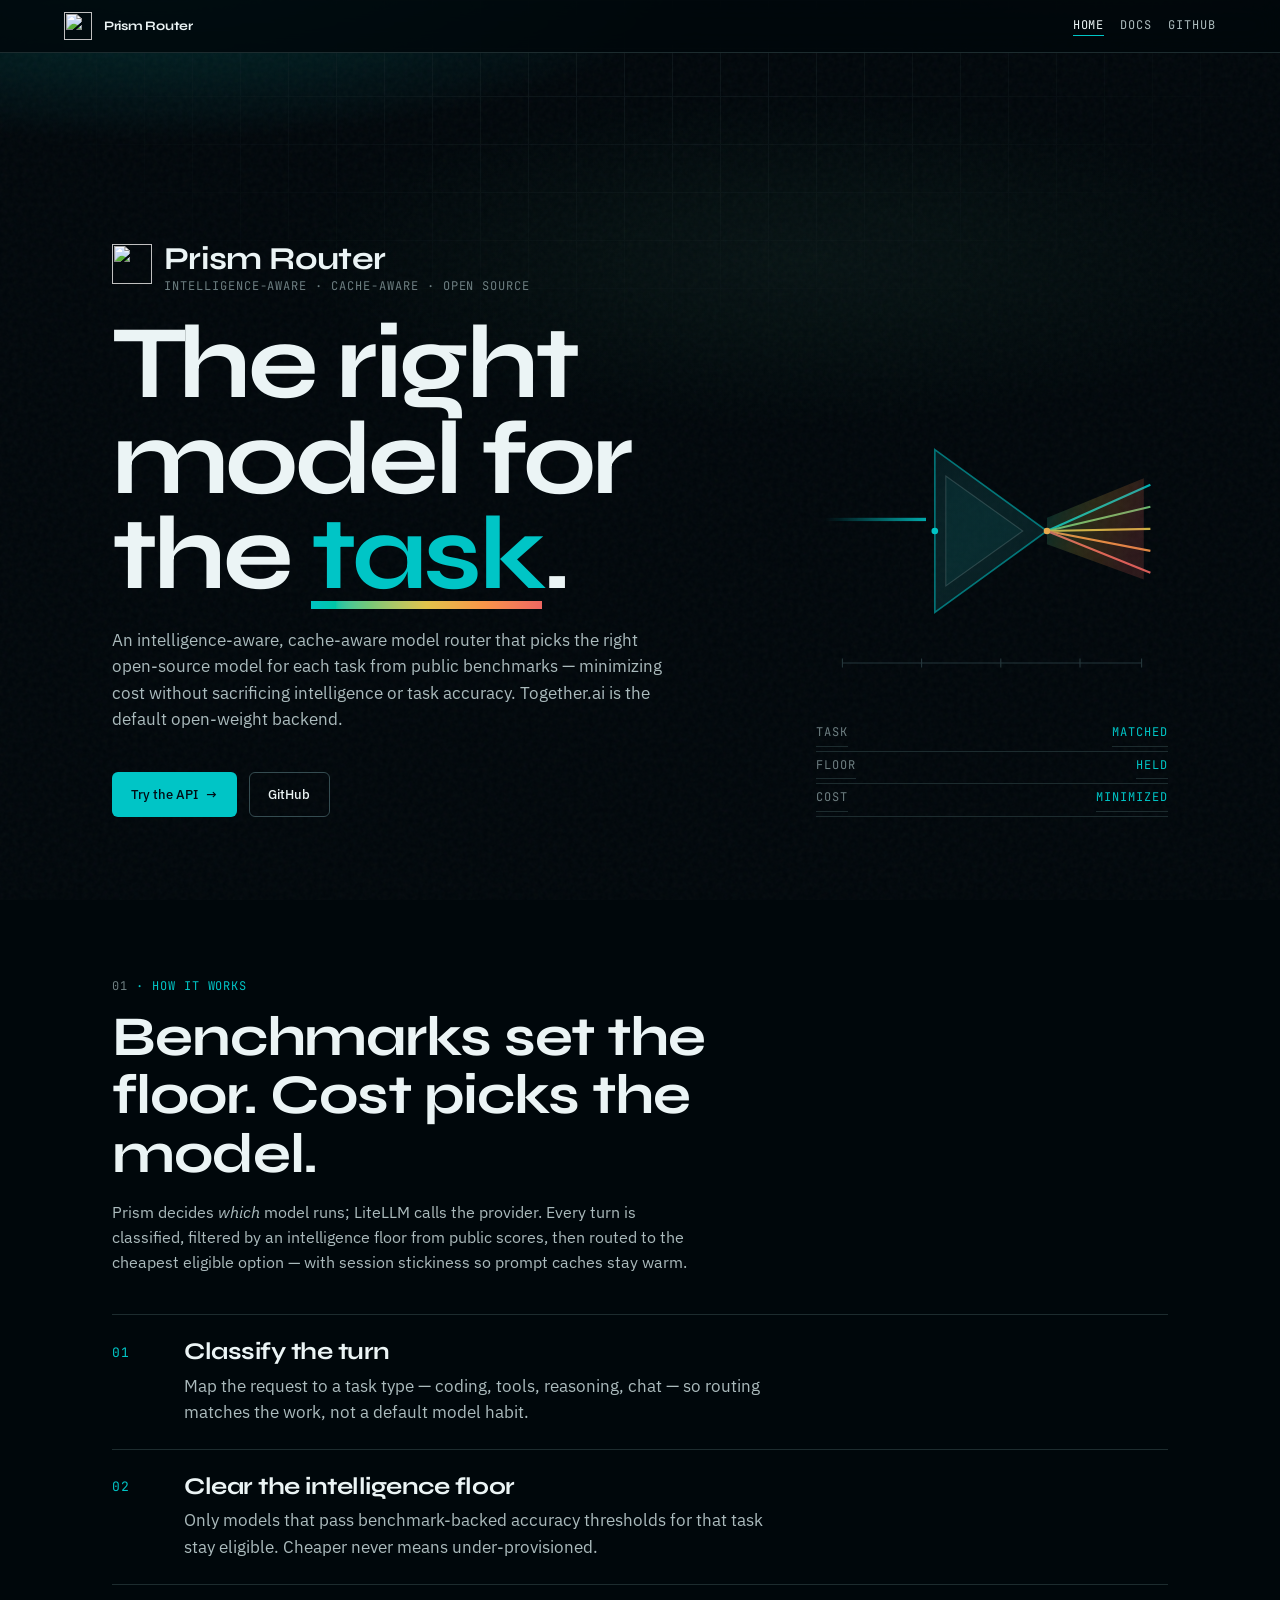
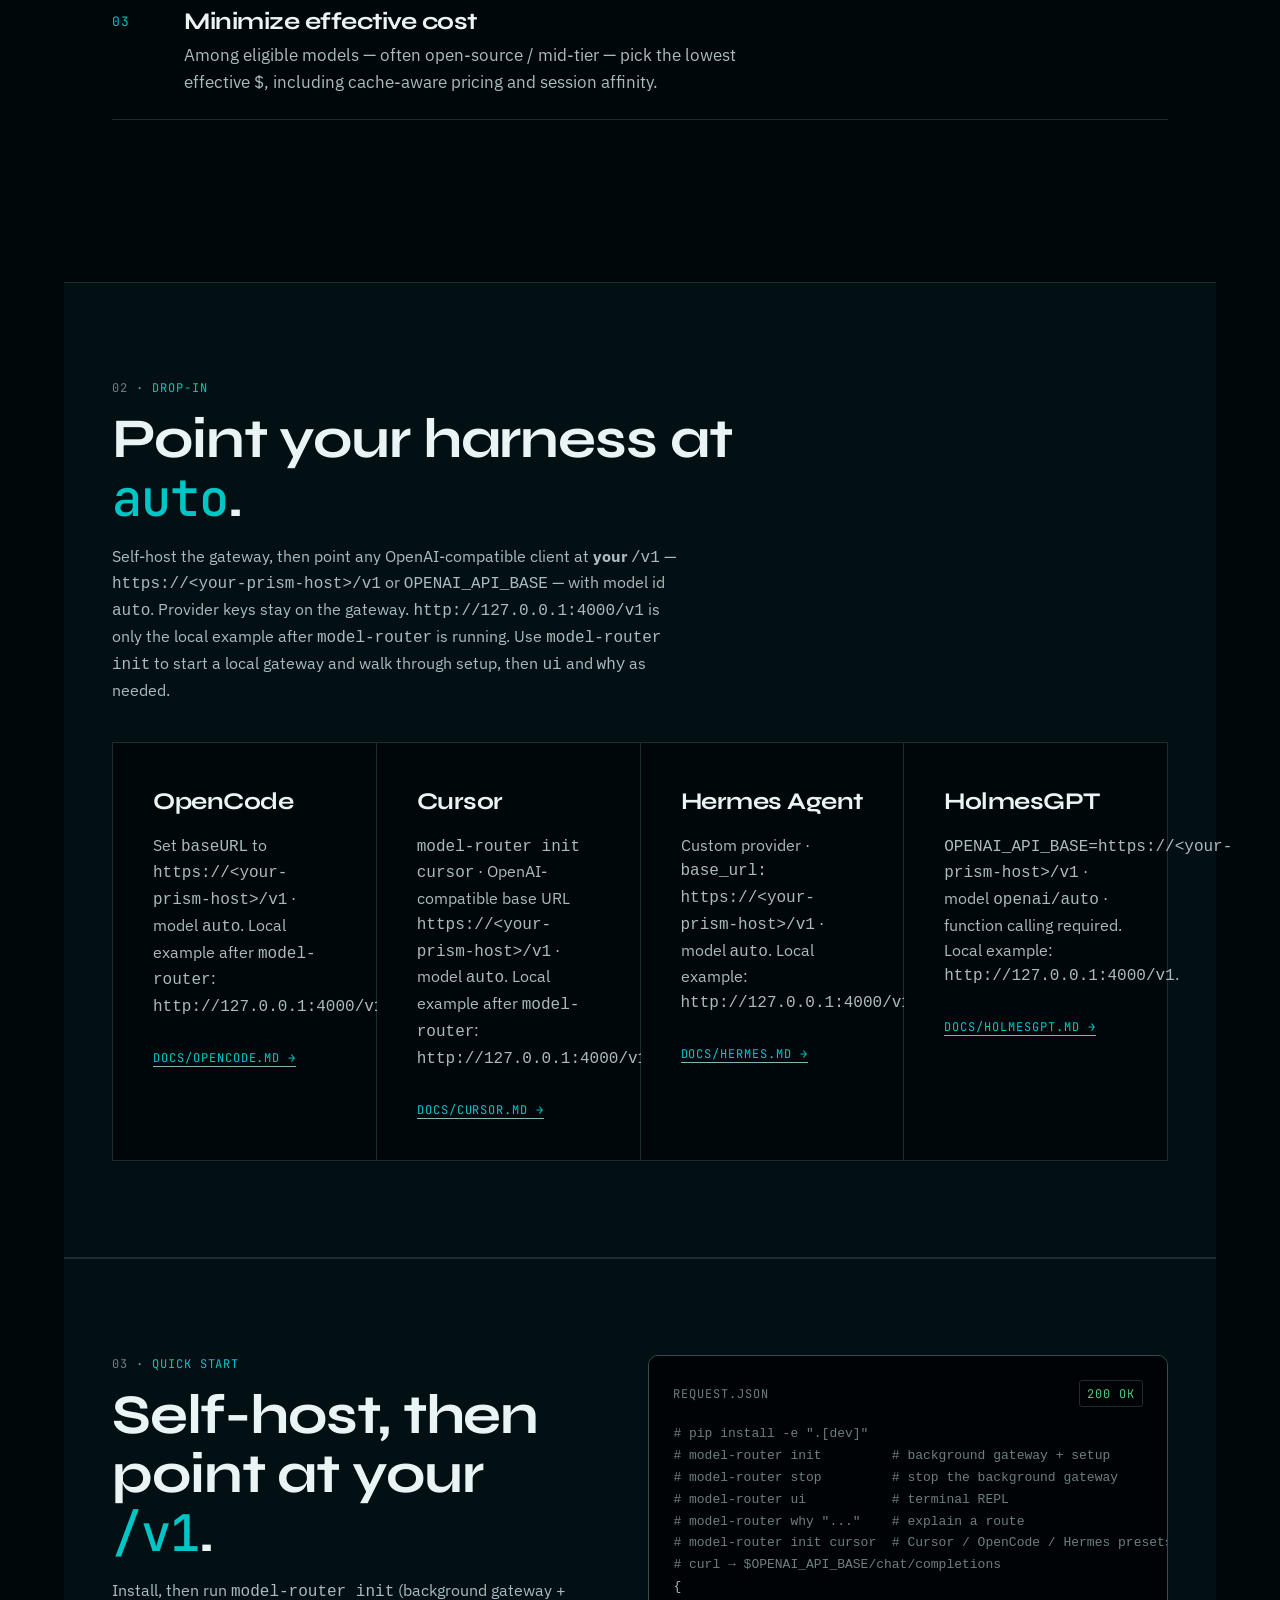
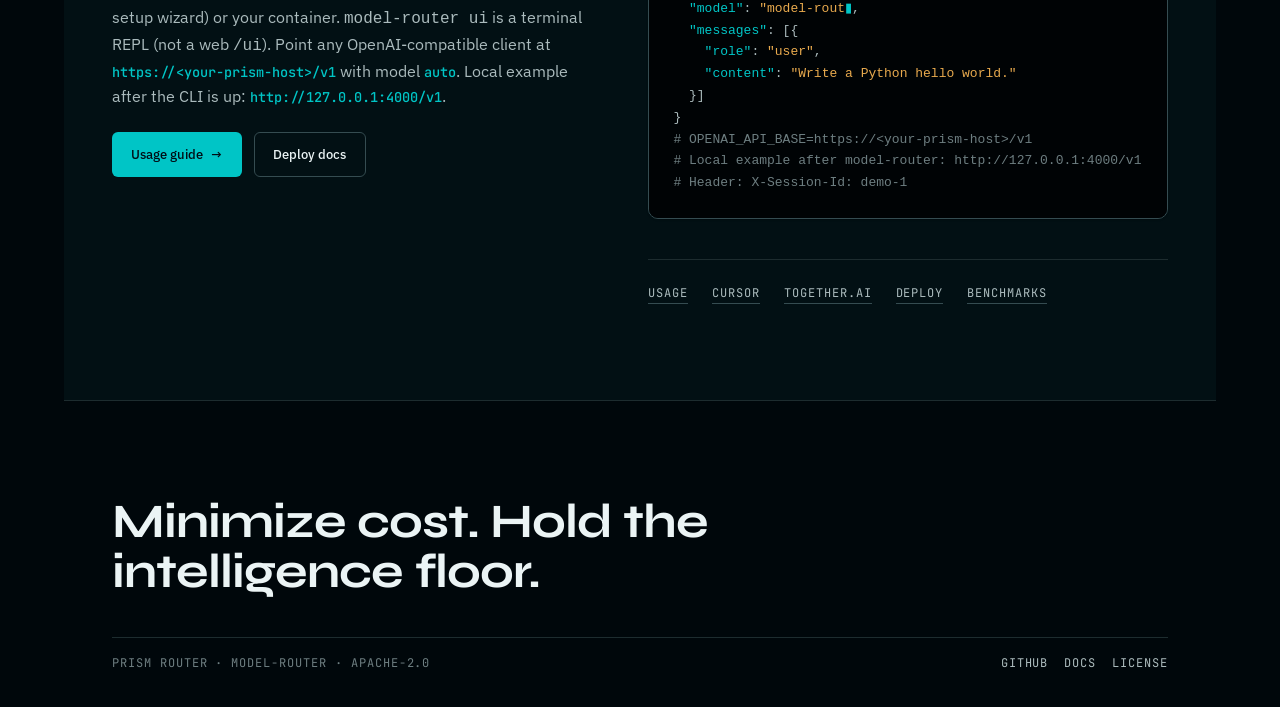
==== commit 73e871a3: "Add a background init wizard so local setup starts the router and walks through client config. Bare " ====
--- a/website/index.html
+++ b/website/index.html
@@ -172,7 +172,7 @@
           <p class="section-eyebrow"><span class="num tnum">02</span> · Drop-in</p>
           <h2 class="section-h" id="harness-h">Point your harness at <code class="inline-code">auto</code>.</h2>
           <p class="section-lede">
-            Self-host the gateway, then point any OpenAI-compatible client at <strong>your</strong> <code>/v1</code> — <code>https://&lt;your-prism-host&gt;/v1</code> or <code>OPENAI_API_BASE</code> — with model id <code>auto</code>. Provider keys stay on the gateway. <code>http://127.0.0.1:4000/v1</code> is only the local example after <code>model-router</code> is running. Use <code>model-router ui</code> (terminal CLI, not a web UI), <code>why</code>, and <code>init</code> to get started.
+            Self-host the gateway, then point any OpenAI-compatible client at <strong>your</strong> <code>/v1</code> — <code>https://&lt;your-prism-host&gt;/v1</code> or <code>OPENAI_API_BASE</code> — with model id <code>auto</code>. Provider keys stay on the gateway. <code>http://127.0.0.1:4000/v1</code> is only the local example after <code>model-router</code> is running. Use <code>model-router init</code> to start a local gateway and walk through setup, then <code>ui</code> and <code>why</code> as needed.
           </p>
         </header>
 
@@ -230,8 +230,8 @@
             <p class="section-eyebrow"><span class="num tnum">03</span> · Quick start</p>
             <h2 class="section-h" id="start-h">Self-host, then point at your <code class="inline-code">/v1</code>.</h2>
             <p class="section-lede">
-              Install, then run the gateway (local <code>model-router</code> or your container).
-              <code>model-router ui</code> is a terminal getting-started CLI (not a web <code>/ui</code>).
+              Install, then run <code>model-router init</code> (background gateway + setup wizard)
+              or your container. <code>model-router ui</code> is a terminal REPL (not a web <code>/ui</code>).
               Point any OpenAI-compatible client at
               <code class="inline-code">https://&lt;your-prism-host&gt;/v1</code>
               with model <code class="inline-code">auto</code>.
@@ -256,8 +256,9 @@
                 <span class="code-panel__chip tnum">200 OK</span>
               </div>
               <pre><code><span class="c"># pip install -e ".[dev]"</span>
-<span class="c"># model-router              # gateway</span>
-<span class="c"># model-router ui           # terminal getting-started</span>
+<span class="c"># model-router init         # background gateway + setup</span>
+<span class="c"># model-router stop         # stop the background gateway</span>
+<span class="c"># model-router ui           # terminal REPL</span>
 <span class="c"># model-router why "..."    # explain a route</span>
 <span class="c"># model-router init cursor  # Cursor / OpenCode / Hermes presets</span>
 <span class="c"># curl → $OPENAI_API_BASE/chat/completions</span>
